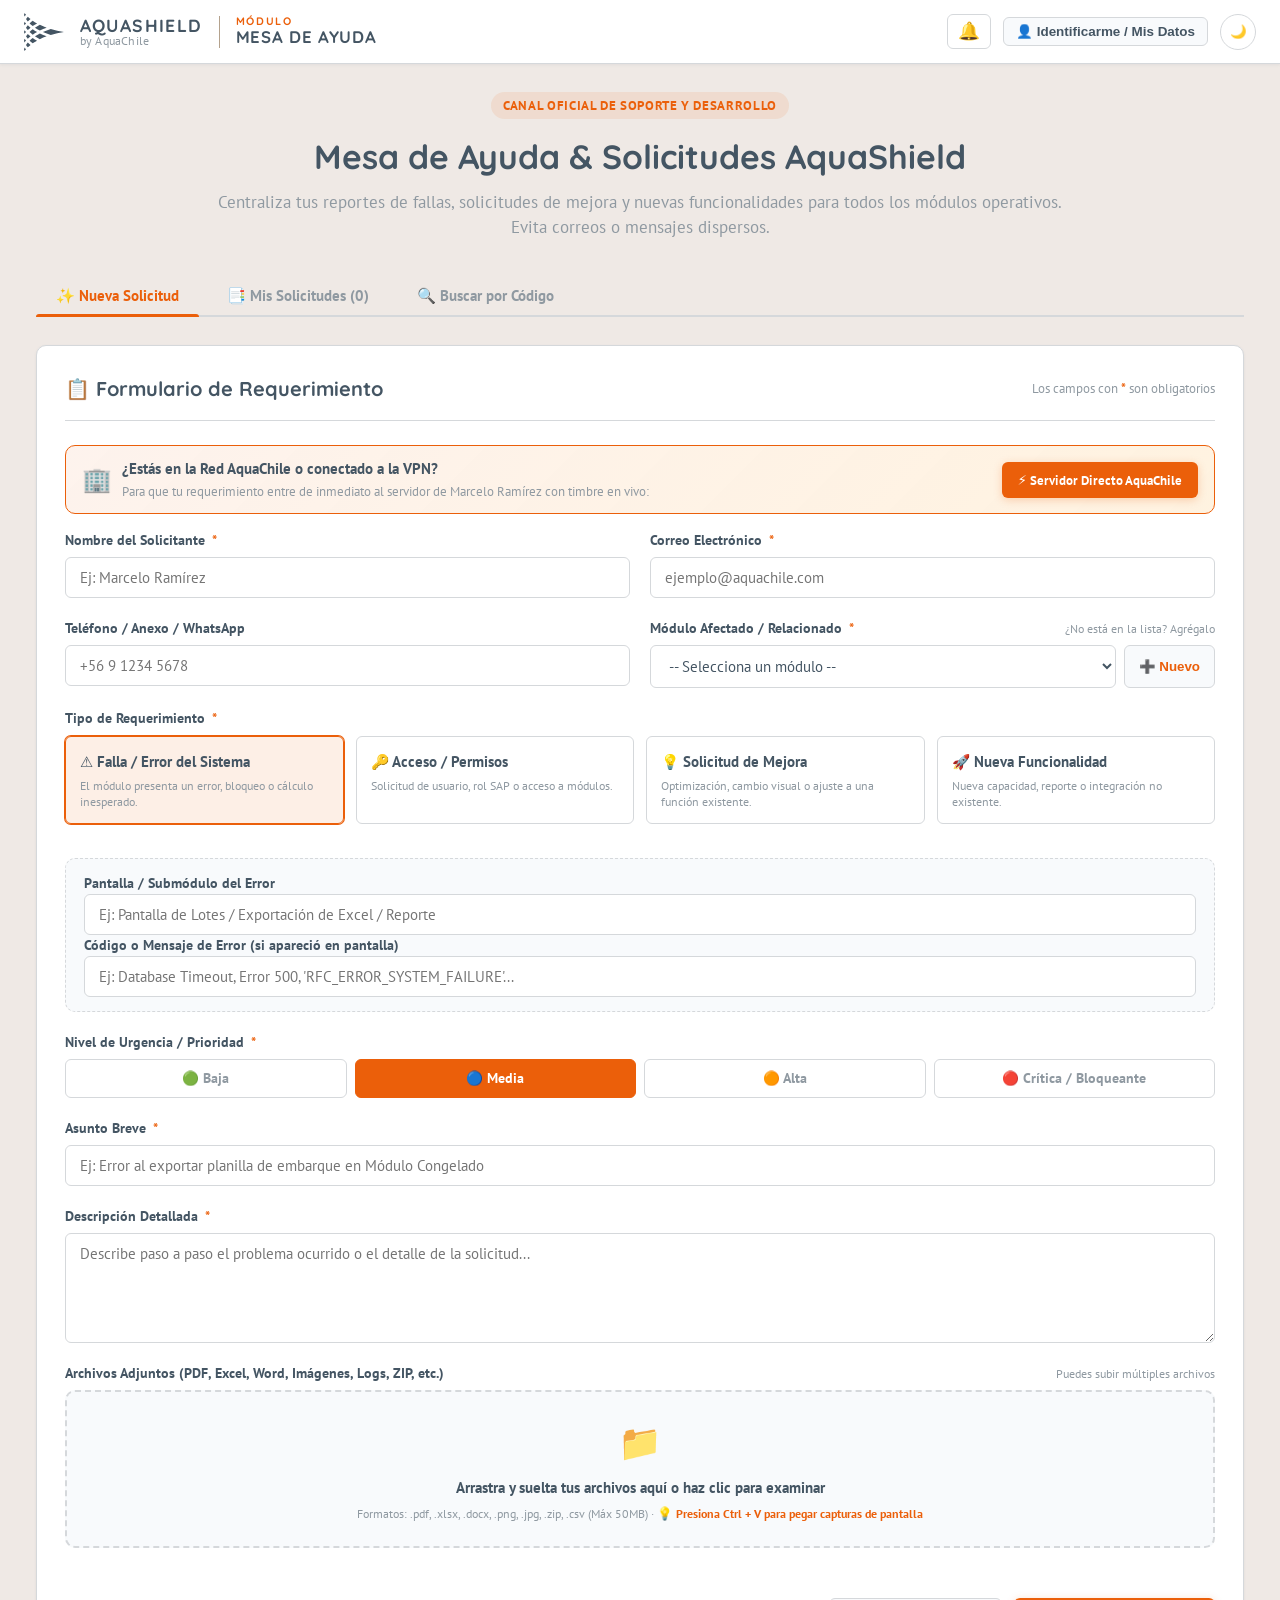
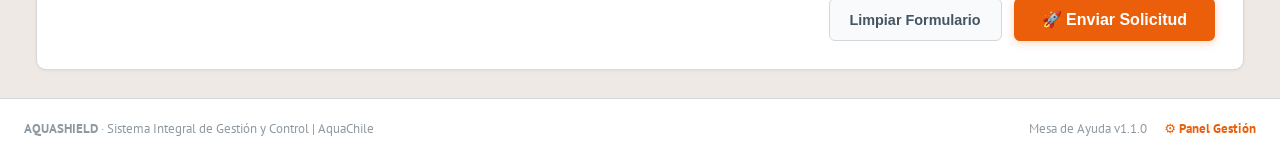
==== index.html @ 1b51d6c0 "feat: Add full attachment upload support to existing tickets and resend form with Word/Excel support" ====
<!DOCTYPE html>
<html lang="es" data-theme="light">
<head>
  <meta charset="UTF-8">
  <meta name="viewport" content="width=device-width, initial-scale=1.0">
  <title>Mesa de Ayuda · AquaShield | AquaChile</title>
  <link rel="icon" type="image/x-icon" href="static/favicon.ico">
  
  <!-- PWA Manifest y Meta Tags Móviles -->
  <link rel="manifest" href="static/manifest.json">
  <meta name="theme-color" content="#445563">
  <meta name="apple-mobile-web-app-capable" content="yes">
  <meta name="apple-mobile-web-app-status-bar-style" content="black-translucent">
  <meta name="apple-mobile-web-app-title" content="AquaShield">
  
  <!-- Fuentes oficiales AquaChile / AquaShield -->
  <link rel="preconnect" href="https://fonts.googleapis.com">
  <link rel="preconnect" href="https://fonts.gstatic.com" crossorigin>
  <link href="https://fonts.googleapis.com/css2?family=PT+Sans:ital,wght@0,400;0,700;1,400;1,700&family=Quicksand:wght@500;600;700&display=swap" rel="stylesheet">
  
  <link rel="stylesheet" href="static/css/style.css">
</head>
<body>

  <!-- CABECERA OFICIAL AQUASHIELD (64px) -->
  <header class="aq-header">
    <a href="/" class="aq-header-left">
      <!-- Isotipo oficial AquaChile SVG -->
      <img src="static/img/isotipo.svg" alt="AquaChile" class="aq-logo-svg">
      <div class="aq-brand-platform">
        <span class="aq-brand-title">AQUASHIELD</span>
        <span class="aq-brand-sub">by AquaChile</span>
      </div>
      <div class="aq-header-divider"></div>
      <div class="aq-module-tag">
        <span class="aq-module-label">MÓDULO</span>
        <span class="aq-module-name">MESA DE AYUDA</span>
      </div>
    </a>

    <div class="aq-header-right">
      <!-- Campanita de Notificaciones -->
      <div class="notif-bell-container" id="notifBellContainer">
        <button type="button" class="btn-icon-bell" id="btnToggleNotifMenu" title="Notificaciones de Mensajes">
          <span>🔔</span>
          <span class="notif-badge" id="notifBadgeCount" style="display: none;">0</span>
        </button>
        <div class="notif-dropdown" id="notifDropdownMenu">
          <div class="notif-dropdown-header">
            <div style="display: flex; align-items: center; gap: 6px;">
              <span>🔔 Historial de Alertas</span>
              <span id="notifUnreadLabel" style="font-size: 0.75rem; color: var(--color-accent); font-weight: 700;">0 nuevos</span>
            </div>
            <button type="button" class="btn-notif-clear-all" id="btnNotifClearAll" title="Limpiar todas las notificaciones de la campanita">🗑️ Limpiar</button>
          </div>
          <div class="notif-list" id="notifItemsList">
            <div style="padding: 20px; text-align: center; color: var(--text-secondary); font-size: 0.82rem;">No tienes alertas en la campanita</div>
          </div>
        </div>
      </div>
      
      <!-- PERFIL DE USUARIO / BOTÓN INICIAR SESIÓN -->
      <div id="userHeaderArea">
        <button type="button" id="btnOpenAuthModal" class="btn-secondary" style="padding: 6px 12px; font-size: 0.84rem;">
          <span>👤 Iniciar Sesión / Registrarme</span>
        </button>
      </div>

      <a href="admin.html" class="aq-nav-link" id="adminNavLink" style="display: none;">
        <span>⚙️ Panel Gestión</span>
      </a>
      <button id="themeToggleBtn" class="theme-toggle-btn" title="Alternar Modo Oscuro/Claro">
        🌙
      </button>
    </div>
  </header>

  <!-- CONTENIDO PRINCIPAL -->
  <main class="aq-container">
    
    <div class="aq-hero">
      <div class="aq-hero-badge">Canal Oficial de Soporte y Desarrollo</div>
      <h1 class="aq-hero-title">Mesa de Ayuda & Solicitudes AquaShield</h1>
      <p class="aq-hero-subtitle">
        Centraliza tus reportes de fallas, solicitudes de mejora y nuevas funcionalidades para todos los módulos operativos. Evita correos o mensajes dispersos.
      </p>
    </div>

    <!-- TABS DE NAVEGACIÓN -->
    <div class="aq-tabs">
      <button class="aq-tab-btn active" data-tab="tab-nuevo">
        <span>✨ Nueva Solicitud</span>
      </button>
      <button class="aq-tab-btn" data-tab="tab-mis-solicitudes" id="tabBtnMisSolicitudes">
        <span>📑 Mis Solicitudes (<span id="myTicketsBadgeCount">0</span>)</span>
      </button>
      <button class="aq-tab-btn" data-tab="tab-consultar">
        <span>🔍 Buscar por Código</span>
      </button>
    </div>

    <!-- TAB 1: FORMULARIO DE INGRESO -->
    <div id="tab-nuevo" class="tab-content active">
      <div class="aq-card">
        <div class="aq-card-header">
          <h2 class="aq-card-title">
            <span>📋 Formulario de Requerimiento</span>
          </h2>
          <span style="font-size: 0.82rem; color: var(--text-secondary);">
            Los campos con <strong style="color: var(--color-accent);">*</strong> son obligatorios
          </span>
        </div>

        <!-- Banner Inteligente de Enrutamiento de Red -->
        <div id="networkStatusBanner" style="margin-bottom: 16px;"></div>

        <!-- Banner de Sesión Activa -->
        <div id="authAutofillBanner" class="user-status-banner" style="display: none;">
          <div>
            <span>✅ Sesión guardada como: <strong id="bannerUserName">...</strong> (<span id="bannerUserEmail">...</span>)</span>
            <div style="font-size: 0.76rem; color: var(--text-secondary); margin-top: 2px;">Tus datos se autocompletaron automáticamente. No necesitas escribirlos cada vez.</div>
          </div>
          <button type="button" id="btnChangeAccount" style="background: none; border: none; color: var(--color-accent); font-weight: 700; cursor: pointer; font-size: 0.82rem;">Cambiar Cuenta</button>
        </div>

        <form id="ticketForm" enctype="multipart/form-data">
          
          <div class="form-grid">
            
            <!-- Nombre Solicitante -->
            <div class="form-group">
              <label class="form-label" for="requester_name">
                <span>Nombre del Solicitante <span class="required">*</span></span>
              </label>
              <input type="text" id="requester_name" name="requester_name" class="form-control" placeholder="Ej: Marcelo Ramírez" required>
            </div>

            <!-- Email Corporativo -->
            <div class="form-group">
              <label class="form-label" for="requester_email">
                <span>Correo Electrónico <span class="required">*</span></span>
              </label>
              <input type="email" id="requester_email" name="requester_email" class="form-control" placeholder="ejemplo@aquachile.com" required>
            </div>

            <!-- Teléfono / WhatsApp (Opcional) -->
            <div class="form-group">
              <label class="form-label" for="requester_phone">
                <span>Teléfono / Anexo / WhatsApp</span>
              </label>
              <input type="text" id="requester_phone" name="requester_phone" class="form-control" placeholder="+56 9 1234 5678">
            </div>

            <!-- Selector de Módulo + Botón Agregar Módulo -->
            <div class="form-group">
              <label class="form-label" for="module_select">
                <span>Módulo Afectado / Relacionado <span class="required">*</span></span>
                <span style="font-size: 0.75rem; color: var(--text-secondary); font-weight: normal;">¿No está en la lista? Agrégalo</span>
              </label>
              <div class="select-with-add">
                <select id="module_select" name="module_id" class="form-control" required>
                  <option value="">-- Selecciona un módulo --</option>
                  <option value="1">Módulo Congelado</option>
                  <option value="2">Módulo Fresco</option>
                  <option value="3">Módulo Proformas</option>
                  <option value="4">Módulo Seguros</option>
                  <option value="5">Módulo ExportDesk</option>
                  <option value="7">Agente Correos</option>
                  <option value="8">Módulo Termógrafo</option>
                  <option value="9">Módulo Validador HC</option>
                  <option value="10">Módulo Invoice Converter</option>
                  <option value="11">Módulo ISF</option>
                  <option value="13">Módulo Carga Neppex</option>
                  <option value="14">Módulo LabelInspect</option>
                  <option value="18">Otro / General</option>
                </select>
                <button type="button" id="btnOpenNewModuleModal" class="btn-add-module" title="Crear nuevo módulo">
                  <span>➕ Nuevo</span>
                </button>
              </div>
            </div>

            <!-- Tipo de Solicitud (Radio Cards) -->
            <div class="form-group full-width">
              <label class="form-label">
                <span>Tipo de Requerimiento <span class="required">*</span></span>
              </label>
              <div class="radio-cards-grid" style="grid-template-columns: repeat(auto-fit, minmax(200px, 1fr));">
                <label class="radio-card">
                  <input type="radio" name="type" value="problema" checked>
                  <div class="radio-card-content">
                    <span class="radio-card-title">⚠️ Falla / Error del Sistema</span>
                    <span class="radio-card-desc">El módulo presenta un error, bloqueo o cálculo inesperado.</span>
                  </div>
                </label>

                <label class="radio-card">
                  <input type="radio" name="type" value="solicitud_acceso">
                  <div class="radio-card-content">
                    <span class="radio-card-title">🔑 Acceso / Permisos</span>
                    <span class="radio-card-desc">Solicitud de usuario, rol SAP o acceso a módulos.</span>
                  </div>
                </label>

                <label class="radio-card">
                  <input type="radio" name="type" value="mejora">
                  <div class="radio-card-content">
                    <span class="radio-card-title">💡 Solicitud de Mejora</span>
                    <span class="radio-card-desc">Optimización, cambio visual o ajuste a una función existente.</span>
                  </div>
                </label>

                <label class="radio-card">
                  <input type="radio" name="type" value="consulta">
                  <div class="radio-card-content">
                    <span class="radio-card-title">🚀 Nueva Funcionalidad</span>
                    <span class="radio-card-desc">Nueva capacidad, reporte o integración no existente.</span>
                  </div>
                </label>
              </div>
            </div>

            <!-- CONTENEDOR DE CAMPOS DINÁMICOS POR TIPO -->
            <div id="dynamicFieldsContainer" class="form-group full-width dynamic-fields-container" style="display: none;">
              <!-- Se inyecta dinámicamente según el tipo seleccionado -->
            </div>

            <!-- Nivel de Urgencia / Prioridad -->
            <div class="form-group full-width">
              <label class="form-label">
                <span>Nivel de Urgencia / Prioridad <span class="required">*</span></span>
              </label>
              <div class="priority-selector">
                <label class="priority-option">
                  <input type="radio" name="priority" value="baja" id="prio_baja">
                  <span class="priority-label">🟢 Baja</span>
                </label>
                <label class="priority-option">
                  <input type="radio" name="priority" value="media" id="prio_media" checked>
                  <span class="priority-label">🔵 Media</span>
                </label>
                <label class="priority-option">
                  <input type="radio" name="priority" value="alta" id="prio_alta">
                  <span class="priority-label">🟠 Alta</span>
                </label>
                <label class="priority-option">
                  <input type="radio" name="priority" value="critica" id="prio_critica">
                  <span class="priority-label">🔴 Crítica / Bloqueante</span>
                </label>
              </div>
            </div>

            <!-- Título / Asunto Breve -->
            <div class="form-group full-width">
              <label class="form-label" for="title">
                <span>Asunto Breve <span class="required">*</span></span>
              </label>
              <input type="text" id="title" name="title" class="form-control" placeholder="Ej: Error al exportar planilla de embarque en Módulo Congelado" required autocomplete="off">
              
              <!-- 🤖 BANNER DE TRIAGE & AUTO-DIAGNÓSTICO INTELIGENTE -->
              <div id="smartSuggestionsBox" class="triage-banner" style="display: none;">
                <div class="triage-banner-icon">🤖</div>
                <div class="triage-banner-body">
                  <div class="triage-banner-title">Diagnóstico Inteligente AquaShield</div>
                  <div id="smartSuggestionText" class="triage-banner-text"></div>
                  <div id="triageActionsArea" class="triage-banner-actions"></div>
                </div>
                <button type="button" id="btnCloseSuggestion" style="background: none; border: none; font-size: 1.2rem; cursor: pointer; color: var(--text-secondary); line-height: 1;" title="Cerrar">&times;</button>
              </div>
            </div>

            <!-- Descripción Detallada -->
            <div class="form-group full-width">
              <label class="form-label" for="description">
                <span>Descripción Detallada <span class="required">*</span></span>
              </label>
              <textarea id="description" name="description" class="form-control" placeholder="Describe paso a paso el problema ocurrido o el detalle de la solicitud..." required></textarea>
            </div>

            <!-- Zona de Adjuntos (Drag & Drop + Selector de Archivos) -->
            <div class="form-group full-width">
              <label class="form-label">
                <span>Archivos Adjuntos (PDF, Excel, Word, Imágenes, Logs, ZIP, etc.)</span>
                <span style="font-size: 0.75rem; color: var(--text-secondary); font-weight: normal;">Puedes subir múltiples archivos</span>
              </label>
              
              <div id="dropzone" class="dropzone-container">
                <div class="dropzone-icon">📁</div>
                <div class="dropzone-text">Arrastra y suelta tus archivos aquí o haz clic para examinar</div>
                <div class="dropzone-hint">
                  Formatos: .pdf, .xlsx, .docx, .png, .jpg, .zip, .csv (Máx 50MB) · 
                  <span style="color: var(--color-accent); font-weight: 700;">💡 Presiona Ctrl + V para pegar capturas de pantalla</span>
                </div>
                <input type="file" id="fileInput" name="files[]" multiple style="display: none;">
              </div>

              <!-- Lista de Archivos Seleccionados para Enviar -->
              <div id="attachmentsPreview" class="attachments-preview-list"></div>
            </div>

          </div>

          <div style="margin-top: 30px; display: flex; justify-content: flex-end; gap: 12px;">
            <button type="reset" id="btnResetForm" class="btn-secondary">Limpiar Formulario</button>
            <button type="submit" id="btnSubmitTicket" class="btn-primary">
              <span>🚀 Enviar Solicitud</span>
            </button>
          </div>

        </form>
      </div>
    </div>

    <!-- TAB 2: MIS SOLICITUDES (USUARIO LOGUEADO) -->
    <div id="tab-mis-solicitudes" class="tab-content">
      <div class="aq-card">
        <div class="aq-card-header">
          <h2 class="aq-card-title">
            <span>📑 Historial de Mis Solicitudes</span>
          </h2>
          <button type="button" id="btnRefreshMyTickets" class="btn-secondary" style="padding: 6px 12px; font-size: 0.84rem;">
            🔄 Actualizar
          </button>
        </div>

        <div id="myTicketsListContainer">
          <!-- Renderizado dinámico -->
        </div>
      </div>
    </div>

    <!-- TAB 3: CONSULTA POR CÓDIGO -->
    <div id="tab-consultar" class="tab-content">
      <div class="aq-card">
        <div class="aq-card-header">
          <h2 class="aq-card-title">
            <span>🔎 Consultar Estado de Requerimiento</span>
          </h2>
        </div>

        <div style="max-width: 600px; margin: 0 auto 30px auto;">
          <div class="form-group">
            <label class="form-label" for="trackCodeInput">Ingresa el Código de Ticket (ej: TKT-2026-0001)</label>
            <div style="display: flex; gap: 8px;">
              <input type="text" id="trackCodeInput" class="form-control" placeholder="TKT-2026-0001">
              <button type="button" id="btnTrackTicket" class="btn-primary">Buscar</button>
            </div>
          </div>
        </div>

        <div id="trackResultContainer" style="display: none;"></div>
      </div>
    </div>

  </main>

  <!-- MODAL: IDENTIFICACIÓN POR NOMBRE Y PIN DE SEGURIDAD -->
  <div id="modalAuth" class="aq-modal-overlay">
    <div class="aq-modal" style="max-width: 500px;">
      <div class="aq-modal-header">
        <div style="display: flex; align-items: center; gap: 8px;">
          <span style="font-size: 1.25rem;">👥</span>
          <h3 class="aq-card-title" style="font-size: 1.1rem; margin: 0;">Identificación · Comercio Exterior AquaChile</h3>
        </div>
        <button type="button" class="btn-close-modal" id="btnCloseAuthModal">&times;</button>
      </div>

      <div class="aq-modal-body">
        
        <!-- Tabs Modal -->
        <div style="display: flex; gap: 8px; margin-bottom: 18px; border-bottom: 1px solid var(--border-color); padding-bottom: 8px;">
          <button type="button" id="authTabTeam" class="aq-tab-btn active" style="padding: 6px 14px; font-size: 0.88rem;">👤 Miembro del Equipo</button>
          <button type="button" id="authTabRegister" class="aq-tab-btn" style="padding: 6px 14px; font-size: 0.88rem;">✨ Soy de Otra Área</button>
        </div>

        <!-- FORMULARIO EQUIPO POR NOMBRE + PIN -->
        <form id="formTeamAuth">
          <!-- Paso 1: Búsqueda o Selección por Nombre -->
          <div class="form-group" style="margin-bottom: 12px;">
            <label class="form-label" for="userNameSearchInput">
              <span>🔍 Escribe tu Nombre o Selecciona de la Lista <span class="required">*</span></span>
            </label>
            <input type="text" id="userNameSearchInput" class="form-control" placeholder="Escribe tu nombre (ej: Cristina, Soraya, Víctor, Marcelo)..." autocomplete="off" style="font-size: 0.95rem; padding: 10px 14px;">
          </div>

          <div class="form-group" style="margin-bottom: 14px;">
            <select id="userSelectPicker" class="form-control" style="font-size: 0.88rem; font-weight: 600; padding: 8px 12px; cursor: pointer;">
              <option value="">-- O elige directamente de la lista completa --</option>
            </select>
          </div>

          <!-- Tarjeta de Confirmación de Perfil -->
          <div id="selectedUserCard" style="display: none; background: var(--color-accent-soft); border: 1.5px solid var(--color-accent); border-radius: var(--radius-md); padding: 14px; margin-bottom: 16px;">
            <div style="display: flex; align-items: center; justify-content: space-between; margin-bottom: 6px;">
              <strong id="cardUserName" style="color: var(--text-primary); font-size: 1rem;">Nombre Completo</strong>
              <span id="cardUserRole" class="aq-badge" style="background: var(--color-accent); color: #fff; font-size: 0.72rem;">COMEX</span>
            </div>
            <div style="font-size: 0.84rem; color: var(--text-secondary); margin-bottom: 2px;">
              🏢 Cargo: <strong id="cardUserDept" style="color: var(--text-primary);">Analista Comercio Exterior</strong>
            </div>
            <div style="font-size: 0.84rem; color: var(--text-secondary);">
              📧 Correo: <strong id="cardUserEmail" style="color: var(--text-primary);">correo@aquachile.com</strong>
            </div>
          </div>

          <!-- Paso 2: PIN de Seguridad Personal -->
          <div id="pinContainer" style="display: none; background: var(--bg-card-secondary); border: 1px solid var(--border-color); border-radius: var(--radius-md); padding: 14px; margin-bottom: 16px;">
            <label class="form-label" for="userPinInput" style="margin-bottom: 6px;">
              <span>🔒 PIN Personal de Seguridad (4 dígitos) <span class="required">*</span></span>
            </label>
            <div style="display: flex; gap: 10px; align-items: center;">
              <input type="password" id="userPinInput" maxlength="4" placeholder="••••" pattern="[0-9]{4}" inputmode="numeric" class="form-control" style="font-size: 1.4rem; letter-spacing: 8px; text-align: center; max-width: 140px; font-weight: 700;" autocomplete="off" required>
              <div style="flex: 1; font-size: 0.78rem; color: var(--text-secondary); line-height: 1.3;" id="pinHintText">
                🛡️ Tu PIN inicial por defecto es <strong>2026</strong>.
              </div>
            </div>
            
            <!-- Opción para cambiar PIN si lo desean -->
            <div style="margin-top: 10px; font-size: 0.78rem;">
              <a href="javascript:void(0)" id="toggleChangePinLink" style="color: var(--color-accent); text-decoration: none; font-weight: 600;">⚙️ ¿Quieres cambiar tu PIN a uno propio?</a>
              <div id="changePinSubbox" style="display: none; margin-top: 8px; padding-top: 8px; border-top: 1px dashed var(--border-color);">
                <label style="font-size: 0.76rem; color: var(--text-secondary);">Ingresa tu nuevo PIN de 4 dígitos:</label>
                <input type="password" id="userNewPinInput" maxlength="4" placeholder="Nuevo PIN" class="form-control" style="font-size: 0.9rem; letter-spacing: 4px; text-align: center; max-width: 140px; margin-top: 4px;">
              </div>
            </div>
          </div>

          <div style="margin-bottom: 16px;">
            <label style="display: flex; align-items: center; gap: 8px; font-size: 0.84rem; cursor: pointer; color: var(--text-secondary);">
              <input type="checkbox" id="rememberMeCheckbox" checked>
              <span>Recordar en este computador (No volver a pedir PIN aquí)</span>
            </label>
          </div>

          <button type="submit" class="btn-primary" style="width: 100%;" id="btnTeamAuthSubmit" disabled>
            Entrar y Autocompletar Formulario 🚀
          </button>
        </form>

        <!-- FORMULARIO REGISTRO PARA OTRAS ÁREAS -->
        <form id="formRegister" style="display: none;">
          <div class="form-group" style="margin-bottom: 12px;">
            <label class="form-label" for="regName">Nombre Completo <span class="required">*</span></label>
            <input type="text" id="regName" class="form-control" placeholder="Ej: Juan Pérez" required>
          </div>
          <div class="form-group" style="margin-bottom: 12px;">
            <label class="form-label" for="regEmail">Correo Corporativo <span class="required">*</span></label>
            <input type="email" id="regEmail" class="form-control" placeholder="juan.perez@aquachile.com" required>
          </div>
          <div class="form-group" style="margin-bottom: 12px;">
            <label class="form-label" for="regDept">Departamento / Área <span class="required">*</span></label>
            <input type="text" id="regDept" class="form-control" placeholder="Ej: Logística / Planta Quellón" required>
          </div>
          <div class="form-group" style="margin-bottom: 12px;">
            <label class="form-label" for="regPhone">Teléfono / WhatsApp</label>
            <input type="text" id="regPhone" class="form-control" placeholder="+56 9 1234 5678">
          </div>
          <div class="form-group" style="margin-bottom: 16px;">
            <label class="form-label" for="regPin">Crea un PIN de 4 dígitos <span class="required">*</span></label>
            <input type="password" id="regPin" maxlength="4" placeholder="Ej: 1234" class="form-control" style="letter-spacing: 4px; max-width: 140px;" required>
          </div>
          <button type="submit" class="btn-primary" style="width: 100%;" id="btnRegisterSubmit">
            Guardar mis Datos y Continuar ✨
          </button>
        </form>

      </div>
    </div>
  </div>

  <!-- MODAL: CREAR NUEVO MÓDULO DINÁMICO -->
  <div id="modalNewModule" class="aq-modal-overlay">
    <div class="aq-modal" style="max-width: 500px;">
      <div class="aq-modal-header">
        <h3 class="aq-card-title" style="font-size: 1.1rem;">➕ Registrar Nuevo Módulo</h3>
        <button type="button" class="btn-close-modal" id="btnCloseModuleModal">&times;</button>
      </div>
      <div class="aq-modal-body">
        <form id="formNewModule">
          <div class="form-group" style="margin-bottom: 16px;">
            <label class="form-label" for="new_module_name">
              <span>Nombre del Módulo o Sistema <span class="required">*</span></span>
            </label>
            <input type="text" id="new_module_name" class="form-control" placeholder="Ej: Módulo Embarques Aéreos" required>
          </div>
          <div class="form-group">
            <label class="form-label" for="new_module_desc">Descripción breve</label>
            <textarea id="new_module_desc" class="form-control" style="min-height: 80px;" placeholder="Finalidad y funciones del módulo..."></textarea>
          </div>
        </form>
      </div>
      <div class="aq-modal-footer">
        <button type="button" class="btn-secondary" id="btnCancelModuleModal">Cancelar</button>
        <button type="button" class="btn-primary" id="btnSaveNewModule">Guardar Módulo</button>
      </div>
    </div>
  </div>

  <!-- MODAL: DETALLE DE TICKET CON CHAT Y CALIFICACIÓN CSAT (USUARIO) -->
  <div id="modalUserTicketDetail" class="aq-modal-overlay">
    <div class="aq-modal modal-large">
      <div class="aq-modal-header">
        <div style="display: flex; align-items: center; gap: 12px; flex-wrap: wrap;">
          <span id="userModalCode" style="font-family: 'Quicksand', sans-serif; font-size: 1.25rem; font-weight: 700; color: var(--color-accent);">TKT-2026-0001</span>
          <span id="userModalModule" class="aq-module-badge">Módulo</span>
          <span id="userModalStatus" class="aq-badge">Estado</span>
          <button type="button" id="btnUserModalResend" class="btn-primary" style="display: none; padding: 4px 12px; font-size: 0.8rem; background: #2E7D32; border-color: #2E7D32;" title="Reenviar este requerimiento al Servidor Central">🚀 Reenviar a Marcelo</button>
        </div>
        <button type="button" class="btn-close-modal" id="btnCloseUserTicketDetail">&times;</button>
      </div>

      <div class="aq-modal-body">
        
        <!-- Datos Principales -->
        <div style="margin-bottom: 20px;">
          <h3 id="userModalTitle" style="font-size: 1.15rem; font-weight: 700; margin-bottom: 8px; color: var(--text-primary);">Asunto del Ticket</h3>
          <div style="display: flex; gap: 16px; font-size: 0.82rem; color: var(--text-secondary); margin-bottom: 12px; flex-wrap: wrap;">
            <span>📅 Fecha: <strong id="userModalDate" style="color: var(--text-primary);">-</strong></span>
            <span>⚡ Tipo: <strong id="userModalType" style="color: var(--text-primary);">-</strong></span>
            <span>🎯 Prioridad: <strong id="userModalPriority" style="color: var(--text-primary);">-</strong></span>
          </div>
          <div style="background-color: var(--bg-card-secondary); border: 1px solid var(--border-color); border-radius: var(--radius-sm); padding: 14px; font-size: 0.9rem; line-height: 1.5; color: var(--text-primary); white-space: pre-wrap;" id="userModalDescription">
            Descripción...
          </div>
        </div>

        <!-- Archivos Adjuntos -->
        <div id="userModalAttachmentsContainer" style="margin-bottom: 20px;">
          <div style="display: flex; justify-content: space-between; align-items: center; margin-bottom: 8px;">
            <h4 style="font-size: 0.9rem; font-weight: 700; color: var(--text-primary); margin: 0;">📎 Archivos Adjuntos</h4>
            <div>
              <input type="file" id="userAddAttachmentInput" multiple style="display: none;">
              <button type="button" id="btnUserAddAttachment" class="btn-secondary" style="padding: 3px 10px; font-size: 0.78rem;">+ Adjuntar Archivo</button>
            </div>
          </div>
          <div id="userModalAttachmentsList" style="display: flex; flex-wrap: wrap; gap: 8px;"></div>
        </div>

        <!-- Solución / Respuesta del Administrador -->
        <div id="userModalResolutionArea" style="display: none; background-color: var(--status-resuelto-bg); border: 1px solid var(--status-resuelto); border-radius: var(--radius-sm); padding: 16px; margin-bottom: 20px;">
          <div style="font-weight: 700; font-size: 0.92rem; color: var(--status-resuelto); margin-bottom: 6px;">
            ✅ Respuesta y Solución del Soporte Técnico:
          </div>
          <div id="userModalResolutionText" style="font-size: 0.9rem; color: var(--text-primary); line-height: 1.5; white-space: pre-wrap;"></div>
        </div>

        <!-- ⭐ WIDGET DE CALIFICACIÓN CSAT (1-5 ESTRELLAS) -->
        <div id="userModalCsatWidget" style="display: none; background-color: var(--color-accent-soft); border: 1px dashed var(--color-accent); border-radius: var(--radius-md); padding: 16px 20px; margin-bottom: 24px; text-align: center;">
          <h4 style="font-size: 1rem; font-weight: 700; color: var(--text-primary); margin-bottom: 6px;">⭐ ¿Cómo calificarías la atención recibida?</h4>
          <p style="font-size: 0.82rem; color: var(--text-secondary); margin-bottom: 12px;">Tu opinión nos ayuda a mejorar continuamente el soporte de AquaShield.</p>
          
          <div class="star-rating-container" id="csatStarSelector" style="display: inline-flex; gap: 8px; font-size: 1.8rem; cursor: pointer; margin-bottom: 12px;">
            <span class="star-btn" data-value="1" title="1 estrella - Muy Insatisfecho">★</span>
            <span class="star-btn" data-value="2" title="2 estrellas - Insatisfecho">★</span>
            <span class="star-btn" data-value="3" title="3 estrellas - Regular">★</span>
            <span class="star-btn" data-value="4" title="4 estrellas - Bueno">★</span>
            <span class="star-btn active" data-value="5" title="5 estrellas - ¡Excelente!">★</span>
          </div>

          <div style="max-width: 500px; margin: 0 auto 10px auto;">
            <input type="text" id="csatFeedbackInput" class="form-control" placeholder="Comentario opcional sobre la atención..." style="font-size: 0.85rem;">
          </div>

          <div id="csatRatedConfirmation" style="display: none; font-size: 0.88rem; font-weight: 700; color: var(--color-accent); margin-top: 8px;">
            ¡Muchas gracias! Tu calificación ha sido registrada.
          </div>

          <button type="button" class="btn-primary" id="btnSubmitCsatRating" style="margin-top: 8px; padding: 6px 18px; font-size: 0.85rem;">
            Enviar Calificación
          </button>
        </div>

        <!-- 💬 HILO DE CONVERSACIÓN / CHAT BIDIRECCIONAL -->
        <div style="border-top: 1px solid var(--border-color); padding-top: 20px;">
          <h4 style="font-size: 0.95rem; font-weight: 700; margin-bottom: 12px; color: var(--text-primary); display: flex; align-items: center; gap: 8px;">
            <span>💬 Mensajes y Preguntas sobre este Ticket</span>
            <span id="userChatCountBadge" style="background-color: var(--bg-card-secondary); border: 1px solid var(--border-color); border-radius: 12px; padding: 2px 8px; font-size: 0.75rem; font-weight: normal;">0</span>
          </h4>

          <!-- Feed de mensajes -->
          <div id="userChatFeed" style="max-height: 240px; overflow-y: auto; background-color: var(--bg-card-secondary); border: 1px solid var(--border-color); border-radius: var(--radius-sm); padding: 14px; margin-bottom: 12px; display: flex; flex-direction: column; gap: 10px;">
            <div style="text-align: center; color: var(--text-secondary); font-size: 0.85rem;">No hay mensajes adicionales en este ticket.</div>
          </div>

          <!-- Preview de Imagen Pegada (Ctrl + V) -->
          <div id="userChatPastedPreview" class="chat-pasted-preview-bar" style="display: none;">
            <div class="chat-pasted-preview-info">
              <img id="userChatPastedThumb" class="chat-pasted-preview-thumb" src="[data-uri]" alt="Captura pegada">
              <span style="font-size: 0.78rem; font-weight: 700; color: var(--color-accent);">📷 Captura de pantalla lista para enviar</span>
            </div>
            <button type="button" id="btnUserDiscardPasted" class="chat-pasted-remove-btn" title="Quitar imagen">&times;</button>
          </div>

          <!-- Caja para escribir mensaje -->
          <div style="position: relative; display: flex; gap: 8px; align-items: flex-end;">
            <button type="button" id="btnUserStickerTrigger" class="btn-chat-sticker-trigger" style="height: 38px; align-self: center;" title="Insertar Sticker o Emoji">😊</button>
            <textarea id="userChatMessageInput" class="form-control" rows="2" placeholder="Escribe un mensaje o pega una captura con Ctrl+V..." style="resize: none; flex: 1;" autocomplete="off"></textarea>
            <button type="button" id="btnSendUserComment" class="btn-primary" style="height: 38px; align-self: center; padding: 0 16px; white-space: nowrap;">
              <span>Enviar 💬</span>
            </button>

            <!-- Popover de Stickers / Emojis -->
            <div id="userStickerPopover" class="chat-sticker-popover"></div>
          </div>
        </div>

      </div>

      <div class="aq-modal-footer">
        <button type="button" class="btn-secondary" id="btnCloseUserTicketDetailFooter">Cerrar</button>
      </div>
    </div>
  </div>

  <!-- MODAL: CONFIRMACIÓN EXITOSA DE TICKET -->
  <div id="modalSuccessTicket" class="aq-modal-overlay">
    <div class="aq-modal" style="max-width: 550px; text-align: center;">
      <div class="aq-modal-body" style="padding: 32px 24px;">
        <div id="successModalIcon" style="font-size: 3.2rem; margin-bottom: 8px;">✅</div>
        <h3 class="aq-hero-title" id="successModalTitle" style="font-size: 1.4rem; margin-bottom: 6px;">¡Solicitud Ingresada con Éxito!</h3>
        <p id="successModalDesc" style="color: var(--text-secondary); margin-bottom: 18px; font-size: 0.9rem;">
          Tu requerimiento ha sido registrado en la Mesa de Ayuda de AquaShield.
        </p>
        
        <div style="background-color: var(--color-accent-soft); border: 1.5px dashed var(--color-accent); border-radius: var(--radius-md); padding: 14px; margin-bottom: 20px;">
          <div id="successTicketLabel" style="font-size: 0.78rem; font-weight: 700; color: var(--color-accent); text-transform: uppercase;">Código de Seguimiento</div>
          <div id="successTicketCode" style="font-family: 'Quicksand', sans-serif; font-size: 1.8rem; font-weight: 700; color: var(--text-primary); margin: 4px 0;">TKT-2026-0001</div>
          <div id="successTicketSubnote" style="font-size: 0.8rem; color: var(--text-secondary);">Puedes revisar su estado en la pestaña "Mis Solicitudes"</div>
        </div>

        <!-- Acciones Multicanal Inmediatas (Visibles en modo contingencia/GitHub Pages) -->
        <div id="successOfflineActions" style="display: none; flex-direction: column; gap: 10px; margin-bottom: 20px;">
          <a id="btnSuccessMailto" href="#" class="btn-primary" style="padding: 10px 16px; text-decoration: none; font-size: 0.88rem; display: flex; align-items: center; justify-content: center; gap: 8px;">
            <span>✉️ Notificar a Marcelo Ramírez por Correo (Outlook)</span>
          </a>
          <button type="button" id="btnSuccessTeams" class="btn-secondary" style="padding: 9px 16px; font-size: 0.85rem; display: flex; align-items: center; justify-content: center; gap: 8px;">
            <span>📋 Copiar Resumen para Microsoft Teams</span>
          </button>
          <a id="btnSuccessDirectServer" href="http://PM-COME-N255:5050" class="btn-secondary" style="padding: 8px 14px; font-size: 0.82rem; text-decoration: none; display: flex; align-items: center; justify-content: center; gap: 6px; color: var(--text-secondary);">
            <span>⚡ Abrir en Servidor Directo de Red (PM-COME-N255:5050)</span>
          </a>
        </div>

        <div style="display: flex; justify-content: center; gap: 12px;">
          <button type="button" class="btn-primary" id="btnSuccessOk" style="min-width: 140px;">Listo / Entendido</button>
        </div>
      </div>
    </div>
  </div>

  <!-- MODAL: REENVIAR TICKET AL SERVIDOR CENTRAL -->
  <div id="modalResendTicket" class="aq-modal-overlay">
    <div class="aq-modal" style="max-width: 550px;">
      <div class="aq-modal-header">
        <div style="display: flex; align-items: center; gap: 8px;">
          <span style="font-size: 1.25rem;">🚀</span>
          <h3 class="aq-card-title" style="margin: 0; font-size: 1.1rem;">Reenviar Ticket a Marcelo Ramírez</h3>
        </div>
        <button type="button" class="btn-close-modal" id="btnCloseResendModal">&times;</button>
      </div>
      <div class="aq-modal-body" style="padding: 22px 24px;">
        <div style="background-color: var(--color-accent-soft); border: 1.5px dashed var(--color-accent); border-radius: var(--radius-md); padding: 14px; margin-bottom: 18px;">
          <div id="resendModalCode" style="font-size: 0.78rem; font-weight: 700; color: var(--color-accent); text-transform: uppercase;">TKT-WAIT-XXXX</div>
          <div id="resendModalTitle" style="font-weight: 700; font-size: 1.05rem; color: var(--text-primary); margin: 4px 0;">...</div>
          <div id="resendModalSub" style="font-size: 0.8rem; color: var(--text-secondary);">...</div>
        </div>

        <p style="font-size: 0.84rem; color: var(--text-secondary); margin-bottom: 16px;">
          Selecciona el canal por el cual deseas despachar este requerimiento a Marcelo:
        </p>

        <div style="display: flex; flex-direction: column; gap: 10px;">
          <form id="resendDirectForm" action="http://PM-COME-N255:5050/api/tickets" method="POST" enctype="multipart/form-data" target="_blank" style="margin: 0; background: var(--bg-card-secondary); border: 1px solid var(--border-color); border-radius: var(--radius-md); padding: 14px;">
            <input type="hidden" name="requester_name" id="resendFormName">
            <input type="hidden" name="requester_email" id="resendFormEmail">
            <input type="hidden" name="requester_phone" id="resendFormPhone">
            <input type="hidden" name="module_name" id="resendFormModule">
            <input type="hidden" name="type" id="resendFormType">
            <input type="hidden" name="priority" id="resendFormPriority">
            <input type="hidden" name="title" id="resendFormTitle">
            <input type="hidden" name="description" id="resendFormDesc">

            <div style="margin-bottom: 12px; text-align: left;">
              <label style="display: block; font-size: 0.82rem; font-weight: 700; color: var(--text-primary); margin-bottom: 6px;">📎 Adjuntar Archivos (Word / Excel / PDF / Imágenes):</label>
              <input type="file" name="files[]" id="resendFormFiles" multiple class="form-control" style="font-size: 0.8rem; padding: 6px;">
            </div>

            <button type="submit" class="btn-primary" style="width: 100%; padding: 11px 16px; font-size: 0.88rem; background: #2E7D32; border-color: #2E7D32; display: flex; align-items: center; justify-content: center; gap: 8px;">
              <span>⚡ 1. Despachar al Servidor Central con Archivos</span>
            </button>
          </form>

          <a id="btnResendMailto" href="#" class="btn-secondary" style="width: 100%; padding: 10px 16px; font-size: 0.86rem; text-decoration: none; display: flex; align-items: center; justify-content: center; gap: 8px; border-color: var(--color-accent); color: var(--color-accent);">
            <span>✉️ 2. Enviar por Correo Outlook a Marcelo</span>
          </a>

          <button type="button" id="btnResendTeams" class="btn-secondary" style="width: 100%; padding: 10px 16px; font-size: 0.86rem; display: flex; align-items: center; justify-content: center; gap: 8px;">
            <span>📋 3. Copiar Resumen para Microsoft Teams</span>
          </button>
        </div>
      </div>
      <div class="aq-modal-footer">
        <button type="button" class="btn-secondary" id="btnCancelResendModal">Cerrar</button>
      </div>
    </div>
  </div>

  <!-- DOCK DE MULTI-CHATS FLOTANTES SIMULTÁNEOS -->
  <div id="floatingChatDock" class="floating-chat-dock"></div>

  <!-- MODAL LIGHTBOX / VISOR DE ADJUNTOS -->
  <div id="lightboxModal" class="lightbox-overlay">
    <div class="lightbox-header">
      <span class="lightbox-title" id="lightboxTitle">Vista Previa de Archivo</span>
      <div style="display: flex; align-items: center; gap: 8px;">
        <a id="lightboxDownloadBtn" href="#" download class="btn-secondary" style="padding: 4px 12px; font-size: 0.8rem; text-decoration: none; color: #fff; border-color: rgba(255,255,255,0.4); background: rgba(255,255,255,0.15);">⬇️ Descargar</a>
        <button type="button" class="lightbox-btn-close" id="btnCloseLightbox">&times;</button>
      </div>
    </div>
    <div class="lightbox-body" id="lightboxBody"></div>
  </div>

  <!-- FOOTER -->
  <footer class="aq-footer">
    <div><strong>AQUASHIELD</strong> · Sistema Integral de Gestión y Control | AquaChile</div>
    <div>
      <span>Mesa de Ayuda v1.1.0</span>
      <a href="admin.html" style="margin-left: 14px; color: var(--color-accent); text-decoration: none; font-weight: 700;">⚙️ Panel Gestión</a>
    </div>
  </footer>

  <script src="static/js/app.js"></script>
</body>
</html>
---- static/css/style.css ----
/* ==========================================================================
   AQUASHIELD · MESA DE AYUDA & SOPORTE
   Identidad visual basada en Manual de Marca AquaChile
   ========================================================================== */

:root {
  /* Tokens de color corporativo (Light Mode) */
  --bg-page: #EFE9E5;          /* Warm Gray 1 C oficial */
  --bg-header: #FFFFFF;
  --bg-card: #FFFFFF;
  --bg-card-secondary: #F8FAFC;
  --bg-input: #FFFFFF;
  --text-primary: #445563;      /* Pantone 7545 C oficial */
  --text-secondary: #8F99A1;
  --text-muted: #A0AAB2;
  --color-accent: #EB5F0A;     /* Pantone 021 C oficial (Naranja) */
  --color-accent-hover: #D05307;
  --color-accent-soft: rgba(235, 95, 10, 0.1);
  --color-separator: #B4A28D;  /* Pantone 7529 C (Arena) */
  --border-color: #D5D8DB;
  --logo-fill: #445563;
  --shadow-sm: 0 1px 3px rgba(68, 85, 99, 0.08);
  --shadow-md: 0 4px 14px rgba(68, 85, 99, 0.10);
  --shadow-lg: 0 10px 25px rgba(68, 85, 99, 0.15);
  --radius-sm: 6px;
  --radius-md: 10px;
  --radius-lg: 16px;

  /* Estados y semáforos */
  --status-abierto: #0288D1;
  --status-abierto-bg: rgba(2, 136, 209, 0.12);
  --status-proceso: #ED6C02;
  --status-proceso-bg: rgba(237, 108, 2, 0.12);
  --status-resuelto: #2E7D32;
  --status-resuelto-bg: rgba(46, 125, 50, 0.12);
  --status-descartado: #757575;
  --status-descartado-bg: rgba(117, 117, 117, 0.12);

  --priority-baja: #546E7A;
  --priority-media: #0288D1;
  --priority-alta: #ED6C02;
  --priority-critica: #D32F2F;
}

[data-theme="dark"] {
  --bg-page: #1E2D3B;          /* Corporativo oscurecido */
  --bg-header: #1E2D3B;
  --bg-card: #253646;
  --bg-card-secondary: #1A2733;
  --bg-input: #17222C;
  --text-primary: #E2E8F0;
  --text-secondary: #94A3B8;
  --text-muted: #64748B;
  --color-accent: #EB5F0A;     /* Intocable */
  --color-accent-hover: #FF701A;
  --color-accent-soft: rgba(235, 95, 10, 0.2);
  --color-separator: rgba(180, 162, 141, 0.35);
  --border-color: #334658;
  --logo-fill: #FFFFFF;
  --shadow-sm: none;
  --shadow-md: none;
  --shadow-lg: 0 10px 30px rgba(0, 0, 0, 0.3);

  --status-abierto: #38BDF8;
  --status-abierto-bg: rgba(56, 189, 248, 0.15);
  --status-proceso: #FBBF24;
  --status-proceso-bg: rgba(251, 191, 36, 0.15);
  --status-resuelto: #4ADE80;
  --status-resuelto-bg: rgba(74, 222, 128, 0.15);
  --status-descartado: #94A3B8;
  --status-descartado-bg: rgba(148, 163, 184, 0.15);

  --priority-baja: #94A3B8;
  --priority-media: #38BDF8;
  --priority-alta: #FBBF24;
  --priority-critica: #F87171;
}

/* Reset y base */
*, *::before, *::after {
  box-sizing: border-box;
  margin: 0;
  padding: 0;
}

body {
  font-family: 'PT Sans', system-ui, -apple-system, sans-serif;
  background-color: var(--bg-page);
  color: var(--text-primary);
  line-height: 1.5;
  min-height: 100vh;
  display: flex;
  flex-direction: column;
  transition: background-color 0.25s ease, color 0.25s ease;
}

/* ==========================================================================
   CABECERA COMPUESTA AQUASHIELD (64px oficial)
   ========================================================================== */
.aq-header {
  height: 64px;
  background-color: var(--bg-header);
  border-bottom: 1px solid var(--border-color);
  display: flex;
  align-items: center;
  justify-content: space-between;
  padding: 0 24px;
  position: sticky;
  top: 0;
  z-index: 1000;
  box-shadow: var(--shadow-sm);
  transition: background-color 0.25s ease, border-color 0.25s ease;
}

.aq-header-left {
  display: flex;
  align-items: center;
  gap: 16px;
  text-decoration: none;
}

.aq-logo-svg {
  height: 38px;
  width: auto;
  fill: var(--logo-fill);
  transition: fill 0.25s ease;
}

.aq-brand-platform {
  display: flex;
  flex-direction: column;
  justify-content: center;
  line-height: 1.1;
}

.aq-brand-title {
  font-family: 'Quicksand', sans-serif;
  font-weight: 700;
  font-size: 1.1rem;
  letter-spacing: 0.08em;
  color: var(--text-primary);
}

.aq-brand-sub {
  font-size: 0.72rem;
  color: var(--text-secondary);
  letter-spacing: 0.02em;
}

.aq-header-divider {
  width: 1px;
  height: 32px;
  background-color: var(--color-separator);
}

.aq-module-tag {
  display: flex;
  flex-direction: column;
  line-height: 1.1;
}

.aq-module-label {
  font-family: 'Quicksand', sans-serif;
  font-weight: 700;
  font-size: 0.68rem;
  letter-spacing: 0.15em;
  color: var(--color-accent);
  text-transform: uppercase;
}

.aq-module-name {
  font-family: 'Quicksand', sans-serif;
  font-weight: 700;
  font-size: 1.05rem;
  color: var(--text-primary);
  letter-spacing: 0.04em;
}

.aq-header-right {
  display: flex;
  align-items: center;
  gap: 12px;
}

.aq-nav-link {
  display: inline-flex;
  align-items: center;
  gap: 6px;
  padding: 8px 14px;
  font-size: 0.88rem;
  font-weight: 700;
  color: var(--text-primary);
  text-decoration: none;
  border-radius: var(--radius-sm);
  transition: all 0.2s ease;
}

.aq-nav-link:hover, .aq-nav-link.active {
  background-color: var(--color-accent-soft);
  color: var(--color-accent);
}

/* User Profile Badge in Header */
.user-chip {
  display: flex;
  align-items: center;
  gap: 8px;
  padding: 5px 12px;
  background-color: var(--bg-card-secondary);
  border: 1px solid var(--border-color);
  border-radius: 20px;
  font-size: 0.82rem;
}

.user-chip-avatar {
  width: 26px;
  height: 26px;
  background-color: var(--color-accent);
  color: #FFFFFF;
  border-radius: 50%;
  display: flex;
  align-items: center;
  justify-content: center;
  font-weight: 700;
  font-size: 0.75rem;
}

.user-chip-name {
  font-weight: 700;
  color: var(--text-primary);
  max-width: 130px;
  overflow: hidden;
  text-overflow: ellipsis;
  white-space: nowrap;
}

.btn-logout-icon {
  background: none;
  border: none;
  color: var(--text-secondary);
  cursor: pointer;
  padding: 2px;
  font-size: 0.85rem;
  transition: color 0.2s;
}

.btn-logout-icon:hover {
  color: #D32F2F;
}

.theme-toggle-btn {
  background: none;
  border: 1px solid var(--border-color);
  color: var(--text-primary);
  width: 36px;
  height: 36px;
  border-radius: 50%;
  cursor: pointer;
  display: flex;
  align-items: center;
  justify-content: center;
  transition: all 0.2s ease;
}

.theme-toggle-btn:hover {
  background-color: var(--bg-card-secondary);
  border-color: var(--color-accent);
  color: var(--color-accent);
}

/* ==========================================================================
   LAYOUT Y CONTENEDORES (Widescreen Expandido)
   ========================================================================== */
.aq-container {
  max-width: 1720px;
  margin: 0 auto;
  padding: 28px 36px;
  width: 100%;
  flex: 1;
}

.aq-hero {
  text-align: center;
  margin-bottom: 36px;
}

.aq-hero-badge {
  display: inline-flex;
  align-items: center;
  gap: 6px;
  padding: 4px 12px;
  background-color: var(--color-accent-soft);
  color: var(--color-accent);
  font-size: 0.8rem;
  font-weight: 700;
  border-radius: 20px;
  margin-bottom: 12px;
  letter-spacing: 0.05em;
  text-transform: uppercase;
}

.aq-hero-title {
  font-family: 'Quicksand', sans-serif;
  font-weight: 700;
  font-size: 2.1rem;
  color: var(--text-primary);
  margin-bottom: 8px;
}

.aq-hero-subtitle {
  color: var(--text-secondary);
  font-size: 1.05rem;
  max-width: 860px;
  margin: 0 auto;
}

/* User Session Status Banner */
.user-status-banner {
  background-color: var(--color-accent-soft);
  border: 1px solid var(--color-accent);
  border-radius: var(--radius-sm);
  padding: 10px 16px;
  margin-bottom: 20px;
  display: flex;
  align-items: center;
  justify-content: space-between;
  font-size: 0.88rem;
}

/* Tarjetas y Paneles */
.aq-card {
  background-color: var(--bg-card);
  border: 1px solid var(--border-color);
  border-radius: var(--radius-md);
  padding: 28px;
  box-shadow: var(--shadow-sm);
  transition: all 0.2s ease;
}

.aq-card-header {
  display: flex;
  align-items: center;
  justify-content: space-between;
  margin-bottom: 24px;
  padding-bottom: 16px;
  border-bottom: 1px solid var(--border-color);
}

.aq-card-title {
  font-family: 'Quicksand', sans-serif;
  font-weight: 700;
  font-size: 1.25rem;
  color: var(--text-primary);
  display: flex;
  align-items: center;
  gap: 10px;
}

/* Tabs */
.aq-tabs {
  display: flex;
  gap: 8px;
  border-bottom: 2px solid var(--border-color);
  margin-bottom: 28px;
}

.aq-tab-btn {
  padding: 10px 20px;
  background: none;
  border: none;
  font-family: 'PT Sans', sans-serif;
  font-size: 0.95rem;
  font-weight: 700;
  color: var(--text-secondary);
  cursor: pointer;
  position: relative;
  transition: all 0.2s ease;
  display: flex;
  align-items: center;
  gap: 8px;
}

.aq-tab-btn:hover {
  color: var(--text-primary);
}

.aq-tab-btn.active {
  color: var(--color-accent);
}

.aq-tab-btn.active::after {
  content: '';
  position: absolute;
  bottom: -2px;
  left: 0;
  width: 100%;
  height: 3px;
  background-color: var(--color-accent);
  border-radius: 3px 3px 0 0;
}

.tab-content {
  display: none;
}

.tab-content.active {
  display: block;
  animation: fadeIn 0.3s ease;
}

@keyframes fadeIn {
  from { opacity: 0; transform: translateY(6px); }
  to { opacity: 1; transform: translateY(0); }
}

/* ==========================================================================
   FORMULARIOS Y CAMPOS
   ========================================================================== */
.form-grid {
  display: grid;
  grid-template-columns: repeat(2, 1fr);
  gap: 20px;
}

.form-group {
  display: flex;
  flex-direction: column;
  gap: 6px;
}

.form-group.full-width {
  grid-column: 1 / -1;
}

.form-label {
  font-size: 0.88rem;
  font-weight: 700;
  color: var(--text-primary);
  display: flex;
  align-items: center;
  justify-content: space-between;
}

.form-label .required {
  color: var(--color-accent);
  margin-left: 3px;
}

.form-control {
  width: 100%;
  padding: 10px 14px;
  font-size: 0.95rem;
  font-family: inherit;
  background-color: var(--bg-input);
  color: var(--text-primary);
  border: 1px solid var(--border-color);
  border-radius: var(--radius-sm);
  outline: none;
  transition: all 0.2s ease;
}

.form-control:focus {
  border-color: var(--color-accent);
  box-shadow: 0 0 0 3px var(--color-accent-soft);
}

.form-control:disabled, .form-control[readonly] {
  background-color: var(--bg-card-secondary);
  opacity: 0.9;
  cursor: not-allowed;
}

textarea.form-control {
  resize: vertical;
  min-height: 110px;
}

/* Selector con botón de agregar */
.select-with-add {
  display: flex;
  gap: 8px;
}

.btn-add-module {
  background-color: var(--bg-card-secondary);
  border: 1px solid var(--border-color);
  color: var(--color-accent);
  padding: 0 14px;
  border-radius: var(--radius-sm);
  font-weight: 700;
  cursor: pointer;
  white-space: nowrap;
  display: flex;
  align-items: center;
  gap: 6px;
  transition: all 0.2s ease;
}

.btn-add-module:hover {
  background-color: var(--color-accent-soft);
  border-color: var(--color-accent);
}

/* Radio Cards (Tipo de Solicitud) */
.radio-cards-grid {
  display: grid;
  grid-template-columns: repeat(3, 1fr);
  gap: 12px;
}

.radio-card {
  position: relative;
}

.radio-card input[type="radio"] {
  position: absolute;
  opacity: 0;
  width: 0;
  height: 0;
}

.radio-card-content {
  border: 1px solid var(--border-color);
  border-radius: var(--radius-sm);
  padding: 14px;
  background-color: var(--bg-input);
  cursor: pointer;
  display: flex;
  flex-direction: column;
  gap: 4px;
  transition: all 0.2s ease;
  height: 100%;
}

.radio-card-content:hover {
  border-color: var(--color-accent);
  background-color: var(--bg-card-secondary);
}

.radio-card input[type="radio"]:checked + .radio-card-content {
  border-color: var(--color-accent);
  background-color: var(--color-accent-soft);
  box-shadow: 0 0 0 1px var(--color-accent);
}

.radio-card-title {
  font-weight: 700;
  font-size: 0.92rem;
  color: var(--text-primary);
  display: flex;
  align-items: center;
  gap: 6px;
}

.radio-card-desc {
  font-size: 0.78rem;
  color: var(--text-secondary);
  line-height: 1.3;
}

/* Prioridad Badges Selector */
.priority-selector {
  display: flex;
  gap: 8px;
}

.priority-option {
  flex: 1;
  text-align: center;
}

.priority-option input {
  display: none;
}

.priority-label {
  display: block;
  padding: 8px 6px;
  border: 1px solid var(--border-color);
  border-radius: var(--radius-sm);
  font-size: 0.85rem;
  font-weight: 700;
  cursor: pointer;
  transition: all 0.2s ease;
  background-color: var(--bg-input);
  color: var(--text-secondary);
}

.priority-option input:checked + .priority-label {
  border-color: var(--color-accent);
  background-color: var(--color-accent);
  color: #FFFFFF;
}

/* ==========================================================================
   DROPZONE / ZONA DE CARGA DE ARCHIVOS
   ========================================================================== */
.dropzone-container {
  border: 2px dashed var(--border-color);
  border-radius: var(--radius-md);
  padding: 24px;
  text-align: center;
  background-color: var(--bg-card-secondary);
  cursor: pointer;
  transition: all 0.2s ease;
}

.dropzone-container:hover, .dropzone-container.dragover {
  border-color: var(--color-accent);
  background-color: var(--color-accent-soft);
}

.dropzone-icon {
  font-size: 2.2rem;
  color: var(--color-accent);
  margin-bottom: 8px;
}

.dropzone-text {
  font-weight: 700;
  font-size: 0.95rem;
  color: var(--text-primary);
  margin-bottom: 4px;
}

.dropzone-hint {
  font-size: 0.78rem;
  color: var(--text-secondary);
}

/* Lista de archivos adjuntos previsualizados */
.attachments-preview-list {
  display: flex;
  flex-direction: column;
  gap: 8px;
  margin-top: 14px;
}

.attachment-item {
  display: flex;
  align-items: center;
  justify-content: space-between;
  padding: 8px 14px;
  background-color: var(--bg-card);
  border: 1px solid var(--border-color);
  border-radius: var(--radius-sm);
  font-size: 0.85rem;
  animation: fadeIn 0.2s ease;
}

.attachment-info {
  display: flex;
  align-items: center;
  gap: 10px;
  overflow: hidden;
}

.attachment-icon {
  font-size: 1.1rem;
  color: var(--color-accent);
}

.attachment-name {
  font-weight: 700;
  color: var(--text-primary);
  white-space: nowrap;
  overflow: hidden;
  text-overflow: ellipsis;
  max-width: 350px;
}

.attachment-size {
  color: var(--text-secondary);
  font-size: 0.75rem;
}

.btn-remove-att {
  background: none;
  border: none;
  color: #D32F2F;
  cursor: pointer;
  padding: 4px 8px;
  border-radius: 4px;
  font-size: 0.9rem;
  transition: background-color 0.2s;
}

.btn-remove-att:hover {
  background-color: rgba(211, 47, 47, 0.1);
}

/* Botones Principales */
.btn-primary {
  background-color: var(--color-accent);
  color: #FFFFFF;
  border: none;
  padding: 12px 28px;
  font-size: 1rem;
  font-weight: 700;
  border-radius: var(--radius-sm);
  cursor: pointer;
  display: inline-flex;
  align-items: center;
  justify-content: center;
  gap: 8px;
  transition: all 0.2s ease;
  box-shadow: 0 2px 8px rgba(235, 95, 10, 0.25);
}

.btn-primary:hover {
  background-color: var(--color-accent-hover);
  transform: translateY(-1px);
}

.btn-secondary {
  background-color: var(--bg-card-secondary);
  color: var(--text-primary);
  border: 1px solid var(--border-color);
  padding: 10px 20px;
  font-size: 0.9rem;
  font-weight: 700;
  border-radius: var(--radius-sm);
  cursor: pointer;
  display: inline-flex;
  align-items: center;
  gap: 8px;
  transition: all 0.2s ease;
}

.btn-secondary:hover {
  border-color: var(--text-primary);
  background-color: var(--bg-card);
}

.btn-zip {
  background-color: #2E7D32;
  color: #FFFFFF;
  border: none;
  padding: 8px 16px;
  font-size: 0.88rem;
  font-weight: 700;
  border-radius: var(--radius-sm);
  cursor: pointer;
  display: inline-flex;
  align-items: center;
  gap: 6px;
  transition: all 0.2s ease;
}

.btn-zip:hover {
  background-color: #1B5E20;
}

/* ==========================================================================
   PANEL DE ADMINISTRACIÓN / DASHBOARD
   ========================================================================== */
.stats-grid {
  display: grid;
  grid-template-columns: repeat(4, 1fr);
  gap: 16px;
  margin-bottom: 24px;
}

.stat-card {
  background-color: var(--bg-card);
  border: 1px solid var(--border-color);
  border-radius: var(--radius-md);
  padding: 18px 20px;
  display: flex;
  align-items: center;
  justify-content: space-between;
}

.stat-info-title {
  font-size: 0.8rem;
  text-transform: uppercase;
  font-weight: 700;
  letter-spacing: 0.05em;
  color: var(--text-secondary);
}

.stat-info-val {
  font-family: 'Quicksand', sans-serif;
  font-size: 2rem;
  font-weight: 700;
  color: var(--text-primary);
  line-height: 1.1;
}

.stat-badge-icon {
  width: 44px;
  height: 44px;
  border-radius: 10px;
  display: flex;
  align-items: center;
  justify-content: center;
  font-size: 1.4rem;
}

/* Filtros Bar */
.filter-bar {
  display: flex;
  flex-wrap: wrap;
  gap: 12px;
  align-items: center;
  margin-bottom: 20px;
  background-color: var(--bg-card);
  padding: 14px 18px;
  border: 1px solid var(--border-color);
  border-radius: var(--radius-md);
}

.search-box {
  flex: 1;
  min-width: 220px;
  position: relative;
}

.search-box input {
  padding-left: 36px;
}

.search-icon {
  position: absolute;
  left: 12px;
  top: 50%;
  transform: translateY(-50%);
  color: var(--text-secondary);
}

/* Tabla de Tickets */
.table-responsive {
  width: 100%;
  overflow-x: auto;
  border-radius: var(--radius-md);
  border: 1px solid var(--border-color);
  background-color: var(--bg-card);
}

.aq-table {
  width: 100%;
  border-collapse: collapse;
  text-align: left;
  font-size: 0.9rem;
}

.aq-table th {
  background-color: var(--bg-card-secondary);
  padding: 12px 16px;
  font-weight: 700;
  color: var(--text-secondary);
  border-bottom: 1px solid var(--border-color);
  white-space: nowrap;
  font-size: 0.82rem;
  text-transform: uppercase;
  letter-spacing: 0.04em;
}

.aq-table td {
  padding: 14px 16px;
  border-bottom: 1px solid var(--border-color);
  color: var(--text-primary);
  vertical-align: middle;
}

.aq-table tbody tr {
  transition: background-color 0.15s ease;
  cursor: pointer;
}

.aq-table tbody tr:hover {
  background-color: var(--color-accent-soft);
}

/* Badges de Estado */
.status-badge {
  display: inline-flex;
  align-items: center;
  gap: 6px;
  padding: 4px 10px;
  border-radius: 20px;
  font-size: 0.78rem;
  font-weight: 700;
  text-transform: uppercase;
  letter-spacing: 0.03em;
}

.status-badge.abierto {
  background-color: var(--status-abierto-bg);
  color: var(--status-abierto);
}

.status-badge.en_analisis, .status-badge.en_desarrollo {
  background-color: var(--status-proceso-bg);
  color: var(--status-proceso);
}

.status-badge.resuelto {
  background-color: var(--status-resuelto-bg);
  color: var(--status-resuelto);
}

.status-badge.descartado {
  background-color: var(--status-descartado-bg);
  color: var(--status-descartado);
}

/* Modal */
.aq-modal-overlay {
  position: fixed;
  top: 0;
  left: 0;
  right: 0;
  bottom: 0;
  background-color: rgba(30, 45, 59, 0.65);
  backdrop-filter: blur(4px);
  display: none;
  align-items: center;
  justify-content: center;
  z-index: 2000;
  padding: 20px;
}

.aq-modal-overlay.active {
  display: flex;
  animation: fadeIn 0.2s ease;
}

.aq-modal {
  background-color: var(--bg-card);
  border: 1px solid var(--border-color);
  border-radius: var(--radius-lg);
  width: 100%;
  max-width: 980px;
  max-height: 90vh;
  overflow-y: auto;
  box-shadow: var(--shadow-lg);
}

.aq-modal.modal-large {
  max-width: 1120px;
}

.aq-modal-header {
  padding: 20px 24px;
  border-bottom: 1px solid var(--border-color);
  display: flex;
  align-items: center;
  justify-content: space-between;
  position: sticky;
  top: 0;
  background-color: var(--bg-card);
  z-index: 10;
}

.aq-modal-body {
  padding: 24px;
}

/* Indicador de Auto-Refresco En Vivo */
.live-badge {
  display: inline-flex;
  align-items: center;
  gap: 8px;
  padding: 6px 12px;
  background-color: var(--status-resuelto-bg);
  color: var(--status-resuelto);
  border: 1px solid var(--status-resuelto);
  border-radius: 20px;
  font-size: 0.78rem;
  font-weight: 700;
  user-select: none;
}

.live-pulse {
  width: 8px;
  height: 8px;
  background-color: var(--status-resuelto);
  border-radius: 50%;
  display: inline-block;
  animation: pulseDot 1.5s infinite;
}

@keyframes pulseDot {
  0% { transform: scale(0.9); opacity: 0.7; }
  50% { transform: scale(1.4); opacity: 1; }
  100% { transform: scale(0.9); opacity: 0.7; }
}

/* Gestión de Módulos (Filas y Botón de Eliminar) */
.module-manage-card {
  display: flex;
  align-items: center;
  justify-content: space-between;
  padding: 12px 16px;
  background-color: var(--bg-input);
  border: 1px solid var(--border-color);
  border-radius: var(--radius-sm);
  transition: all 0.2s ease;
  margin-bottom: 8px;
}

.module-manage-card:hover {
  border-color: var(--color-accent);
  background-color: var(--bg-card-secondary);
}

.btn-delete-module {
  background-color: rgba(211, 47, 47, 0.1);
  color: #D32F2F;
  border: 1px solid rgba(211, 47, 47, 0.2);
  padding: 6px 12px;
  border-radius: var(--radius-sm);
  font-size: 0.82rem;
  font-weight: 700;
  cursor: pointer;
  display: inline-flex;
  align-items: center;
  gap: 4px;
  transition: all 0.2s ease;
}

.btn-delete-module:hover {
  background-color: #D32F2F;
  color: #FFFFFF;
}

.aq-modal-footer {
  padding: 16px 24px;
  border-top: 1px solid var(--border-color);
  display: flex;
  justify-content: flex-end;
  gap: 12px;
  background-color: var(--bg-card-secondary);
}

.btn-close-modal {
  background: none;
  border: none;
  font-size: 1.5rem;
  color: var(--text-secondary);
  cursor: pointer;
  line-height: 1;
}

.btn-close-modal:hover {
  color: var(--text-primary);
}

/* Footer Corporativo */
.aq-footer {
  background-color: var(--bg-header);
  border-top: 1px solid var(--border-color);
  padding: 20px 24px;
  font-size: 0.82rem;
  color: var(--text-secondary);
  display: flex;
  justify-content: space-between;
  align-items: center;
  margin-top: auto;
}

/* Responsive */
@media (max-width: 900px) {
  .form-grid {
    grid-template-columns: 1fr;
  }
  .radio-cards-grid {
    grid-template-columns: 1fr;
  }
  .stats-grid {
    grid-template-columns: repeat(2, 1fr);
  }
}

@media (max-width: 600px) {
  .aq-header {
    padding: 0 12px;
  }
  .aq-header-divider, .aq-module-tag {
    display: none;
  }
  .stats-grid {
    grid-template-columns: 1fr;
  }
  .aq-container {
    padding: 16px 12px;
  }
  .priority-selector {
    flex-wrap: wrap;
  }
}

/* Selector de Estrellas CSAT */
.star-rating-container {
  display: inline-flex;
  gap: 8px;
  user-select: none;
}

.star-btn {
  font-size: 2rem;
  color: var(--border-color);
  cursor: pointer;
  transition: transform 0.15s ease, color 0.15s ease;
}

.star-btn:hover {
  transform: scale(1.25);
  color: #FFB300 !important;
}

.star-btn.active {
  color: #FFB300;
}

/* ==========================================================================
   CAMPANITA DE NOTIFICACIONES
   ========================================================================== */
.notif-bell-container {
  position: relative;
  display: inline-flex;
  align-items: center;
}

.btn-icon-bell {
  background: var(--bg-card);
  border: 1px solid var(--border-color);
  border-radius: var(--radius-sm);
  padding: 6px 10px;
  font-size: 1.1rem;
  cursor: pointer;
  position: relative;
  display: inline-flex;
  align-items: center;
  justify-content: center;
  transition: all 0.2s ease;
  color: var(--text-primary);
}

.btn-icon-bell:hover {
  background-color: var(--color-accent-soft);
  border-color: var(--color-accent);
}

.notif-badge {
  position: absolute;
  top: -6px;
  right: -6px;
  background-color: #E53935;
  color: #FFFFFF;
  font-size: 0.72rem;
  font-weight: 700;
  border-radius: 10px;
  padding: 1px 6px;
  border: 2px solid var(--bg-card);
  animation: pulseBadge 1.5s infinite;
}

@keyframes pulseBadge {
  0% { transform: scale(1); }
  50% { transform: scale(1.15); }
  100% { transform: scale(1); }
}

.notif-dropdown {
  position: absolute;
  top: 100%;
  right: 0;
  margin-top: 8px;
  width: 380px;
  max-height: 480px;
  background-color: var(--bg-card);
  border: 1px solid var(--border-color);
  border-radius: var(--radius-md);
  box-shadow: var(--shadow-lg);
  z-index: 1100;
  display: none;
  flex-direction: column;
  overflow: hidden;
  animation: fadeIn 0.2s ease;
}

.notif-dropdown.active {
  display: flex;
}

.notif-dropdown-header {
  padding: 10px 14px;
  background-color: var(--bg-card-secondary);
  border-bottom: 1px solid var(--border-color);
  display: flex;
  justify-content: space-between;
  align-items: center;
  font-size: 0.84rem;
  font-weight: 700;
  color: var(--text-primary);
}

.btn-notif-clear-all {
  background: none;
  border: none;
  color: var(--text-secondary);
  font-size: 0.76rem;
  cursor: pointer;
  padding: 2px 6px;
  border-radius: 4px;
  transition: all 0.15s ease;
}

.btn-notif-clear-all:hover {
  color: #D32F2F;
  background-color: rgba(211, 47, 47, 0.08);
}

.notif-list {
  overflow-y: auto;
  max-height: 400px;
  padding: 8px;
  display: flex;
  flex-direction: column;
  gap: 8px;
}

/* Tarjeta de Ticket Consolidado en Campanita */
.notif-ticket-group {
  background-color: var(--bg-card-secondary);
  border: 1px solid var(--border-color);
  border-radius: var(--radius-sm);
  overflow: hidden;
}

.notif-ticket-group.has-unread {
  border-left: 3px solid var(--color-accent);
}

.notif-ticket-header {
  padding: 8px 10px;
  background-color: var(--bg-card);
  border-bottom: 1px solid var(--border-color);
  display: flex;
  justify-content: space-between;
  align-items: center;
  cursor: pointer;
}

.notif-ticket-header:hover {
  background-color: var(--color-accent-soft);
}

.notif-ticket-title-area {
  display: flex;
  align-items: center;
  gap: 6px;
  overflow: hidden;
  text-overflow: ellipsis;
  white-space: nowrap;
}

.notif-ticket-code {
  font-family: 'Quicksand', sans-serif;
  font-weight: 700;
  color: var(--color-accent);
  font-size: 0.84rem;
}

.notif-ticket-subject {
  font-size: 0.78rem;
  font-weight: 600;
  color: var(--text-primary);
  overflow: hidden;
  text-overflow: ellipsis;
  white-space: nowrap;
  max-width: 170px;
}

.btn-notif-delete-group {
  background: none;
  border: none;
  color: var(--text-secondary);
  font-size: 0.78rem;
  cursor: pointer;
  padding: 2px 4px;
  border-radius: 3px;
}

.btn-notif-delete-group:hover {
  color: #D32F2F;
  background: rgba(211, 47, 47, 0.1);
}

.notif-events-container {
  display: flex;
  flex-direction: column;
}

.notif-event-item {
  padding: 8px 10px;
  border-bottom: 1px dashed var(--border-color);
  display: flex;
  justify-content: space-between;
  align-items: flex-start;
  gap: 8px;
  cursor: pointer;
  transition: background-color 0.15s ease;
  font-size: 0.8rem;
}

.notif-event-item:last-child {
  border-bottom: none;
}

.notif-event-item:hover {
  background-color: var(--color-accent-soft);
}

.notif-event-item.unread {
  background-color: rgba(235, 95, 10, 0.04);
}

.notif-event-content {
  flex: 1;
}

.notif-event-header {
  display: flex;
  justify-content: space-between;
  align-items: center;
  font-size: 0.72rem;
  color: var(--text-secondary);
  margin-bottom: 2px;
}

.notif-event-title {
  font-weight: 700;
  color: var(--text-primary);
}

.notif-event-msg {
  font-size: 0.78rem;
  color: var(--text-secondary);
  line-height: 1.3;
}

.btn-notif-delete-item {
  background: none;
  border: none;
  color: var(--text-secondary);
  font-size: 0.85rem;
  cursor: pointer;
  padding: 1px 4px;
  border-radius: 3px;
  line-height: 1;
}

.btn-notif-delete-item:hover {
  color: #D32F2F;
}

/* ==========================================================================
   DOCK MULTI-CHAT FLOTANTE (ESTILO INTERCOM / SLACK / LATERAL)
   ========================================================================== */
.floating-chat-dock {
  position: fixed;
  bottom: 0;
  right: 20px;
  display: flex;
  align-items: flex-end;
  gap: 14px;
  z-index: 1050;
  pointer-events: none;
}

.floating-chat-window {
  width: 320px;
  height: 400px;
  background-color: var(--bg-card);
  border: 1px solid var(--border-color);
  border-bottom: none;
  border-radius: var(--radius-md) var(--radius-md) 0 0;
  box-shadow: 0 -4px 20px rgba(0, 0, 0, 0.15);
  display: flex;
  flex-direction: column;
  pointer-events: auto;
  transition: height 0.25s ease, width 0.25s ease;
  overflow: hidden;
}

.floating-chat-window.minimized {
  height: 42px;
}

.floating-chat-header {
  background: #334658; /* Pantone 7545 C oscuro para excelente contraste en modo claro y oscuro */
  color: #FFFFFF;
  padding: 10px 14px;
  display: flex;
  justify-content: space-between;
  align-items: center;
  cursor: pointer;
  user-select: none;
  border-bottom: 1px solid rgba(255, 255, 255, 0.15);
}

.floating-chat-header-title {
  font-size: 0.84rem;
  font-weight: 700;
  color: #FFFFFF;
  display: flex;
  align-items: center;
  gap: 6px;
  overflow: hidden;
  text-overflow: ellipsis;
  white-space: nowrap;
}

.floating-chat-header-actions {
  display: flex;
  align-items: center;
  gap: 6px;
}

.floating-chat-btn-action {
  background: rgba(255, 255, 255, 0.25);
  border: 1px solid rgba(255, 255, 255, 0.45);
  color: #FFFFFF;
  width: 24px;
  height: 24px;
  border-radius: 4px;
  cursor: pointer;
  display: inline-flex;
  align-items: center;
  justify-content: center;
  font-size: 0.95rem;
  font-weight: 700;
  line-height: 1;
  transition: all 0.15s ease;
}

.floating-chat-btn-action:hover {
  background: rgba(255, 255, 255, 0.45);
  color: #FFFFFF;
}

.floating-chat-btn-action.btn-chat-close:hover {
  background: #D32F2F;
  border-color: #D32F2F;
}

.floating-chat-body {
  flex: 1;
  padding: 10px;
  overflow-y: auto;
  background-color: var(--bg-input);
  display: flex;
  flex-direction: column;
  gap: 8px;
}

.floating-chat-footer {
  padding: 8px;
  background-color: var(--bg-card);
  border-top: 1px solid var(--border-color);
  display: flex;
  gap: 6px;
}

.floating-chat-footer input {
  flex: 1;
  padding: 6px 10px;
  font-size: 0.84rem;
}

.floating-chat-footer button {
  padding: 6px 10px;
  font-size: 0.82rem;
}

/* ==========================================================================
   1. TABLERO KANBAN DRAG & DROP
   ========================================================================== */
.view-mode-selector {
  display: inline-flex;
  background-color: var(--bg-card-secondary);
  border: 1px solid var(--border-color);
  border-radius: var(--radius-sm);
  padding: 2px;
  gap: 2px;
}

.btn-view-mode {
  padding: 5px 12px;
  font-size: 0.82rem;
  font-weight: 600;
  border: none;
  background: none;
  color: var(--text-secondary);
  border-radius: 4px;
  cursor: pointer;
  display: inline-flex;
  align-items: center;
  gap: 6px;
  transition: all 0.15s ease;
}

.btn-view-mode.active {
  background-color: var(--color-accent);
  color: #FFFFFF;
  box-shadow: 0 1px 4px rgba(235, 95, 10, 0.3);
}

.kanban-board-container {
  display: grid;
  grid-template-columns: repeat(4, 1fr);
  gap: 16px;
  width: 100%;
  margin-top: 10px;
  align-items: flex-start;
}

.kanban-column {
  background-color: var(--bg-card-secondary);
  border: 1px solid var(--border-color);
  border-radius: var(--radius-md);
  display: flex;
  flex-direction: column;
  min-height: 480px;
  max-height: calc(100vh - 240px);
  overflow: hidden;
  transition: border-color 0.2s ease;
}

.kanban-column.drag-over {
  border: 2px dashed var(--color-accent);
  background-color: var(--color-accent-soft);
}

.kanban-column-header {
  padding: 12px 14px;
  background-color: var(--bg-card);
  border-bottom: 1px solid var(--border-color);
  display: flex;
  align-items: center;
  justify-content: space-between;
  font-weight: 700;
  font-size: 0.88rem;
  color: var(--text-primary);
}

.kanban-badge-count {
  background-color: var(--border-color);
  color: var(--text-primary);
  font-size: 0.72rem;
  padding: 2px 8px;
  border-radius: 12px;
  font-weight: 700;
}

.kanban-column-body {
  padding: 10px;
  overflow-y: auto;
  display: flex;
  flex-direction: column;
  gap: 10px;
  flex: 1;
}

.kanban-card {
  background-color: var(--bg-card);
  border: 1px solid var(--border-color);
  border-radius: var(--radius-sm);
  padding: 12px;
  box-shadow: var(--shadow-sm);
  cursor: grab;
  user-select: none;
  transition: transform 0.15s ease, box-shadow 0.15s ease, border-color 0.15s ease;
  display: flex;
  flex-direction: column;
  gap: 8px;
}

.kanban-card:hover {
  box-shadow: var(--shadow-md);
  border-color: var(--color-accent);
  transform: translateY(-2px);
}

.kanban-card.dragging {
  opacity: 0.4;
  cursor: grabbing;
}

.kanban-card-top {
  display: flex;
  justify-content: space-between;
  align-items: center;
  font-size: 0.76rem;
}

.kanban-card-code {
  font-family: 'Quicksand', sans-serif;
  font-weight: 700;
  color: var(--color-accent);
}

.kanban-card-title {
  font-size: 0.86rem;
  font-weight: 700;
  color: var(--text-primary);
  line-height: 1.3;
}

.kanban-card-meta {
  display: flex;
  justify-content: space-between;
  align-items: center;
  font-size: 0.74rem;
  color: var(--text-secondary);
  padding-top: 6px;
  border-top: 1px dashed var(--border-color);
}

.kanban-card-assignee {
  display: inline-flex;
  align-items: center;
  gap: 4px;
  padding: 1px 6px;
  background: var(--bg-card-secondary);
  border-radius: 4px;
  font-size: 0.72rem;
  color: var(--text-primary);
}

/* ==========================================================================
   2. TRIAGE & AUTO-DIAGNÓSTICO INTELIGENTE
   ========================================================================== */
.triage-banner {
  background-color: var(--color-accent-soft);
  border: 1px solid var(--color-accent);
  border-radius: var(--radius-md);
  padding: 12px 16px;
  margin-bottom: 16px;
  display: flex;
  align-items: flex-start;
  gap: 12px;
  animation: fadeIn 0.25s ease;
}

.triage-banner-icon {
  font-size: 1.4rem;
  line-height: 1;
}

.triage-banner-body {
  flex: 1;
}

.triage-banner-title {
  font-weight: 700;
  font-size: 0.9rem;
  color: var(--color-accent);
  margin-bottom: 3px;
}

.triage-banner-text {
  font-size: 0.82rem;
  color: var(--text-primary);
  line-height: 1.35;
}

.triage-banner-actions {
  margin-top: 8px;
  display: flex;
  gap: 8px;
}

.btn-triage-apply {
  background-color: var(--color-accent);
  color: #FFFFFF;
  border: none;
  padding: 4px 10px;
  font-size: 0.76rem;
  border-radius: 4px;
  font-weight: 700;
  cursor: pointer;
}

/* ==========================================================================
   3. VISOR RÁPIDO LIGHTBOX DE ADJUNTOS (IMÁGENES & PDFS)
   ========================================================================== */
.lightbox-overlay {
  position: fixed;
  top: 0;
  left: 0;
  right: 0;
  bottom: 0;
  background-color: rgba(15, 23, 42, 0.88);
  backdrop-filter: blur(8px);
  z-index: 3000;
  display: none;
  flex-direction: column;
  align-items: center;
  justify-content: center;
  padding: 24px;
  animation: fadeIn 0.2s ease;
}

.lightbox-overlay.active {
  display: flex;
}

.lightbox-header {
  position: absolute;
  top: 16px;
  right: 20px;
  left: 20px;
  display: flex;
  justify-content: space-between;
  align-items: center;
  color: #FFFFFF;
  z-index: 3010;
}

.lightbox-title {
  font-size: 0.95rem;
  font-weight: 700;
}

.lightbox-btn-close {
  background: rgba(255, 255, 255, 0.2);
  border: 1px solid rgba(255, 255, 255, 0.4);
  color: #FFFFFF;
  width: 36px;
  height: 36px;
  border-radius: 50%;
  font-size: 1.2rem;
  cursor: pointer;
  display: flex;
  align-items: center;
  justify-content: center;
  transition: all 0.15s ease;
}

.lightbox-btn-close:hover {
  background: #D32F2F;
}

.lightbox-body {
  max-width: 90vw;
  max-height: 85vh;
  display: flex;
  align-items: center;
  justify-content: center;
}

.lightbox-img {
  max-width: 100%;
  max-height: 80vh;
  object-fit: contain;
  border-radius: var(--radius-md);
  box-shadow: 0 10px 40px rgba(0, 0, 0, 0.5);
  transition: transform 0.2s ease;
}

.lightbox-iframe {
  width: 80vw;
  height: 80vh;
  border: none;
  border-radius: var(--radius-md);
  background-color: #FFFFFF;
}

/* ==========================================================================
   4. TIME TRACKING (REGISTRO DE HORAS Y ESFUERZO)
   ========================================================================== */
.time-tracking-card {
  background-color: var(--bg-card-secondary);
  border: 1px solid var(--border-color);
  border-radius: var(--radius-md);
  padding: 14px 18px;
  margin-top: 16px;
}

.time-tracking-header {
  display: flex;
  justify-content: space-between;
  align-items: center;
  font-size: 0.88rem;
  font-weight: 700;
  margin-bottom: 10px;
}

.time-badge-total {
  background-color: var(--status-resuelto-bg);
  color: var(--status-resuelto);
  padding: 3px 8px;
  border-radius: 12px;
  font-size: 0.78rem;
  font-weight: 700;
}

.time-tracking-form {
  display: flex;
  gap: 8px;
  margin-bottom: 12px;
}

.time-log-list {
  display: flex;
  flex-direction: column;
  gap: 6px;
  max-height: 160px;
  overflow-y: auto;
}

.time-log-item {
  display: flex;
  justify-content: space-between;
  align-items: center;
  padding: 6px 10px;
  background-color: var(--bg-card);
  border: 1px solid var(--border-color);
  border-radius: var(--radius-sm);
  font-size: 0.78rem;
}

/* ==========================================================================
   5. FORMULARIOS DINÁMICOS POR TIPO DE SOLICITUD
   ========================================================================== */
.dynamic-fields-container {
  background-color: var(--bg-card-secondary);
  border: 1px dashed var(--border-color);
  border-radius: var(--radius-md);
  padding: 14px 18px;
  margin-top: 14px;
  display: flex;
  flex-direction: column;
  gap: 12px;
  animation: fadeIn 0.25s ease;
}

.dynamic-fields-title {
  font-size: 0.86rem;
  font-weight: 700;
  color: var(--color-accent);
  display: flex;
  align-items: center;
  gap: 6px;
}

/* ==========================================================================
   6. CAPTURA DE PANTALLA (CLIPBOARD PASTE) & STICKERS ESTILO WHATSAPP
   ========================================================================== */

/* Barra de Previsualización de Imagen Pegada */
.chat-pasted-preview-bar {
  display: flex;
  align-items: center;
  justify-content: space-between;
  background-color: var(--color-accent-soft);
  border: 1px dashed var(--color-accent);
  border-radius: var(--radius-sm);
  padding: 6px 10px;
  margin-bottom: 6px;
  animation: fadeIn 0.2s ease;
}

.chat-pasted-preview-info {
  display: flex;
  align-items: center;
  gap: 8px;
}

.chat-pasted-preview-thumb {
  width: 38px;
  height: 38px;
  object-fit: cover;
  border-radius: 4px;
  border: 1px solid var(--border-color);
  background-color: #fff;
}

.chat-pasted-remove-btn {
  background: transparent;
  border: none;
  color: #D32F2F;
  font-size: 1.1rem;
  font-weight: 700;
  cursor: pointer;
  padding: 2px 6px;
  border-radius: 4px;
  line-height: 1;
}

.chat-pasted-remove-btn:hover {
  background-color: rgba(211, 47, 47, 0.12);
}

/* Imagen dentro de Burbuja de Chat */
.chat-bubble-image-wrap {
  margin-top: 6px;
  position: relative;
  display: inline-block;
  cursor: pointer;
  border-radius: 6px;
  overflow: hidden;
  border: 1px solid var(--border-color);
  background-color: #000;
  max-width: 100%;
}

.chat-bubble-image-wrap img {
  display: block;
  max-width: 100%;
  max-height: 180px;
  object-fit: contain;
  transition: transform 0.2s ease;
}

.chat-bubble-image-wrap:hover img {
  transform: scale(1.03);
}

.chat-bubble-image-overlay {
  position: absolute;
  bottom: 4px;
  right: 4px;
  background: rgba(0, 0, 0, 0.65);
  color: #fff;
  font-size: 0.68rem;
  padding: 2px 6px;
  border-radius: 4px;
  pointer-events: none;
}

/* Botón Trigger de Stickers */
.btn-chat-sticker-trigger {
  background: transparent;
  border: 1px solid var(--border-color);
  border-radius: var(--radius-sm);
  color: var(--text-primary);
  font-size: 1.15rem;
  padding: 4px 8px;
  cursor: pointer;
  transition: all 0.2s ease;
  line-height: 1;
  display: inline-flex;
  align-items: center;
  justify-content: center;
}

.btn-chat-sticker-trigger:hover {
  background-color: var(--bg-card-secondary);
  border-color: var(--color-accent);
  transform: scale(1.08);
}

/* Popover / Panel de Stickers WhatsApp Style */
.chat-sticker-popover {
  position: absolute;
  bottom: 50px;
  right: 10px;
  width: 290px;
  background-color: var(--bg-card);
  border: 1px solid var(--border-color);
  border-radius: var(--radius-md);
  box-shadow: 0 12px 36px rgba(0, 0, 0, 0.28);
  z-index: 1000;
  display: none;
  flex-direction: column;
  overflow: hidden;
  animation: fadeIn 0.2s cubic-bezier(0.16, 1, 0.3, 1);
  width: 350px;
}

.chat-sticker-popover.active {
  display: flex;
}

.sticker-popover-header {
  display: flex;
  justify-content: space-between;
  align-items: center;
  padding: 8px 12px;
  background-color: var(--bg-card-secondary);
  border-bottom: 1px solid var(--border-color);
}

.sticker-popover-tabs {
  display: flex;
  gap: 4px;
}

.sticker-tab-btn {
  background: transparent;
  border: none;
  font-size: 0.78rem;
  font-weight: 700;
  color: var(--text-secondary);
  padding: 5px 10px;
  border-radius: 6px;
  cursor: pointer;
  transition: all 0.15s ease;
}

.sticker-tab-btn.active {
  background-color: var(--color-accent);
  color: #fff;
}

/* Barra de Paquetes / Categorías estilo WhatsApp */
.sticker-packs-nav {
  display: flex;
  gap: 4px;
  padding: 6px 10px;
  background-color: var(--bg-input);
  border-bottom: 1px solid var(--border-color);
  overflow-x: auto;
  scrollbar-width: thin;
}

.sticker-pack-pill {
  display: inline-flex;
  align-items: center;
  gap: 4px;
  background: transparent;
  border: 1px solid transparent;
  font-size: 0.72rem;
  font-weight: 600;
  color: var(--text-secondary);
  padding: 3px 8px;
  border-radius: 12px;
  cursor: pointer;
  white-space: nowrap;
  transition: all 0.15s ease;
}

.sticker-pack-pill:hover {
  background-color: var(--bg-card-secondary);
  color: var(--text-primary);
}

.sticker-pack-pill.active {
  background-color: var(--color-accent-soft);
  border-color: var(--color-accent);
  color: var(--color-accent);
  font-weight: 700;
}

.sticker-popover-body {
  padding: 10px;
  max-height: 240px;
  overflow-y: auto;
  scrollbar-width: thin;
}

.sticker-pack-title-header {
  font-size: 0.72rem;
  font-weight: 800;
  text-transform: uppercase;
  letter-spacing: 0.5px;
  color: var(--color-accent);
  margin-bottom: 8px;
  display: flex;
  align-items: center;
  justify-content: space-between;
}

.sticker-grid {
  display: grid;
  grid-template-columns: repeat(2, 1fr);
  gap: 8px;
}

.sticker-card {
  display: flex;
  flex-direction: column;
  align-items: center;
  text-align: center;
  padding: 10px 8px;
  background-color: var(--bg-card-secondary);
  border: 1px solid var(--border-color);
  border-radius: var(--radius-sm);
  cursor: pointer;
  transition: all 0.15s ease;
}

.sticker-card:hover {
  background-color: var(--color-accent-soft);
  border-color: var(--color-accent);
  transform: translateY(-2px);
  box-shadow: 0 4px 10px rgba(0, 0, 0, 0.08);
}

.sticker-card-emoji {
  font-size: 2rem;
  margin-bottom: 3px;
  filter: drop-shadow(0 2px 3px rgba(0, 0, 0, 0.12));
}

.sticker-card-title {
  font-size: 0.74rem;
  font-weight: 700;
  color: var(--text-primary);
  line-height: 1.2;
}

.sticker-card-desc {
  font-size: 0.64rem;
  color: var(--text-secondary);
  margin-top: 2px;
  line-height: 1.2;
}

.emoji-grid {
  display: grid;
  grid-template-columns: repeat(7, 1fr);
  gap: 4px;
}

.emoji-quick-btn {
  background: transparent;
  border: none;
  font-size: 1.35rem;
  padding: 5px 2px;
  border-radius: 6px;
  cursor: pointer;
  line-height: 1;
  display: flex;
  align-items: center;
  justify-content: center;
  transition: transform 0.12s ease, background-color 0.12s ease;
  user-select: none;
}

.emoji-quick-btn:hover {
  background-color: var(--bg-card-secondary);
  transform: scale(1.25);
}

.emoji-quick-btn:active {
  transform: scale(0.9);
  background-color: var(--color-accent-soft);
}

/* Burbuja de Sticker en el Feed de Chat */
.chat-sticker-bubble-card {
  display: inline-flex;
  flex-direction: column;
  align-items: center;
  padding: 10px 18px;
  background: linear-gradient(135deg, var(--bg-card-secondary) 0%, var(--bg-card) 100%);
  border: 2px solid var(--color-accent);
  border-radius: 14px;
  margin: 4px 0;
  box-shadow: 0 4px 14px rgba(0, 0, 0, 0.1);
  animation: popIn 0.3s cubic-bezier(0.175, 0.885, 0.32, 1.275);
}

.chat-sticker-bubble-emoji {
  font-size: 2.6rem;
  line-height: 1;
  filter: drop-shadow(0 3px 5px rgba(0,0,0,0.18));
}

.chat-sticker-bubble-title {
  font-size: 0.84rem;
  font-weight: 800;
  color: var(--color-accent);
  margin-top: 4px;
}

.chat-sticker-bubble-desc {
  font-size: 0.74rem;
  color: var(--text-secondary);
  font-style: italic;
}

@keyframes popIn {
  0% { transform: scale(0.6); opacity: 0; }
  100% { transform: scale(1); opacity: 1; }
}

/* Badge de Módulo Reutilizable */
.aq-module-badge {
  display: inline-flex;
  align-items: center;
  padding: 3px 10px;
  background-color: var(--color-accent-soft);
  color: var(--color-accent);
  border-radius: 12px;
  font-size: 0.8rem;
  font-weight: 700;
}

/* Estrellas CSAT en Modo Oscuro */
[data-theme="dark"] .star-btn {
  color: rgba(255, 255, 255, 0.25);
}

/* Responsive Media Queries para Kanban y Dropdowns */
@media (max-width: 1024px) {
  .kanban-board-container {
    grid-template-columns: repeat(2, 1fr);
  }
  .notif-dropdown {
    width: 340px;
    max-width: calc(100vw - 20px);
  }
}

@media (max-width: 640px) {
  .kanban-board-container {
    grid-template-columns: 1fr;
  }
  .notif-dropdown {
    width: calc(100vw - 24px);
    right: -50px;
  }
  .chat-sticker-popover {
    width: calc(100vw - 20px) !important;
    right: 0 !important;
  }
}
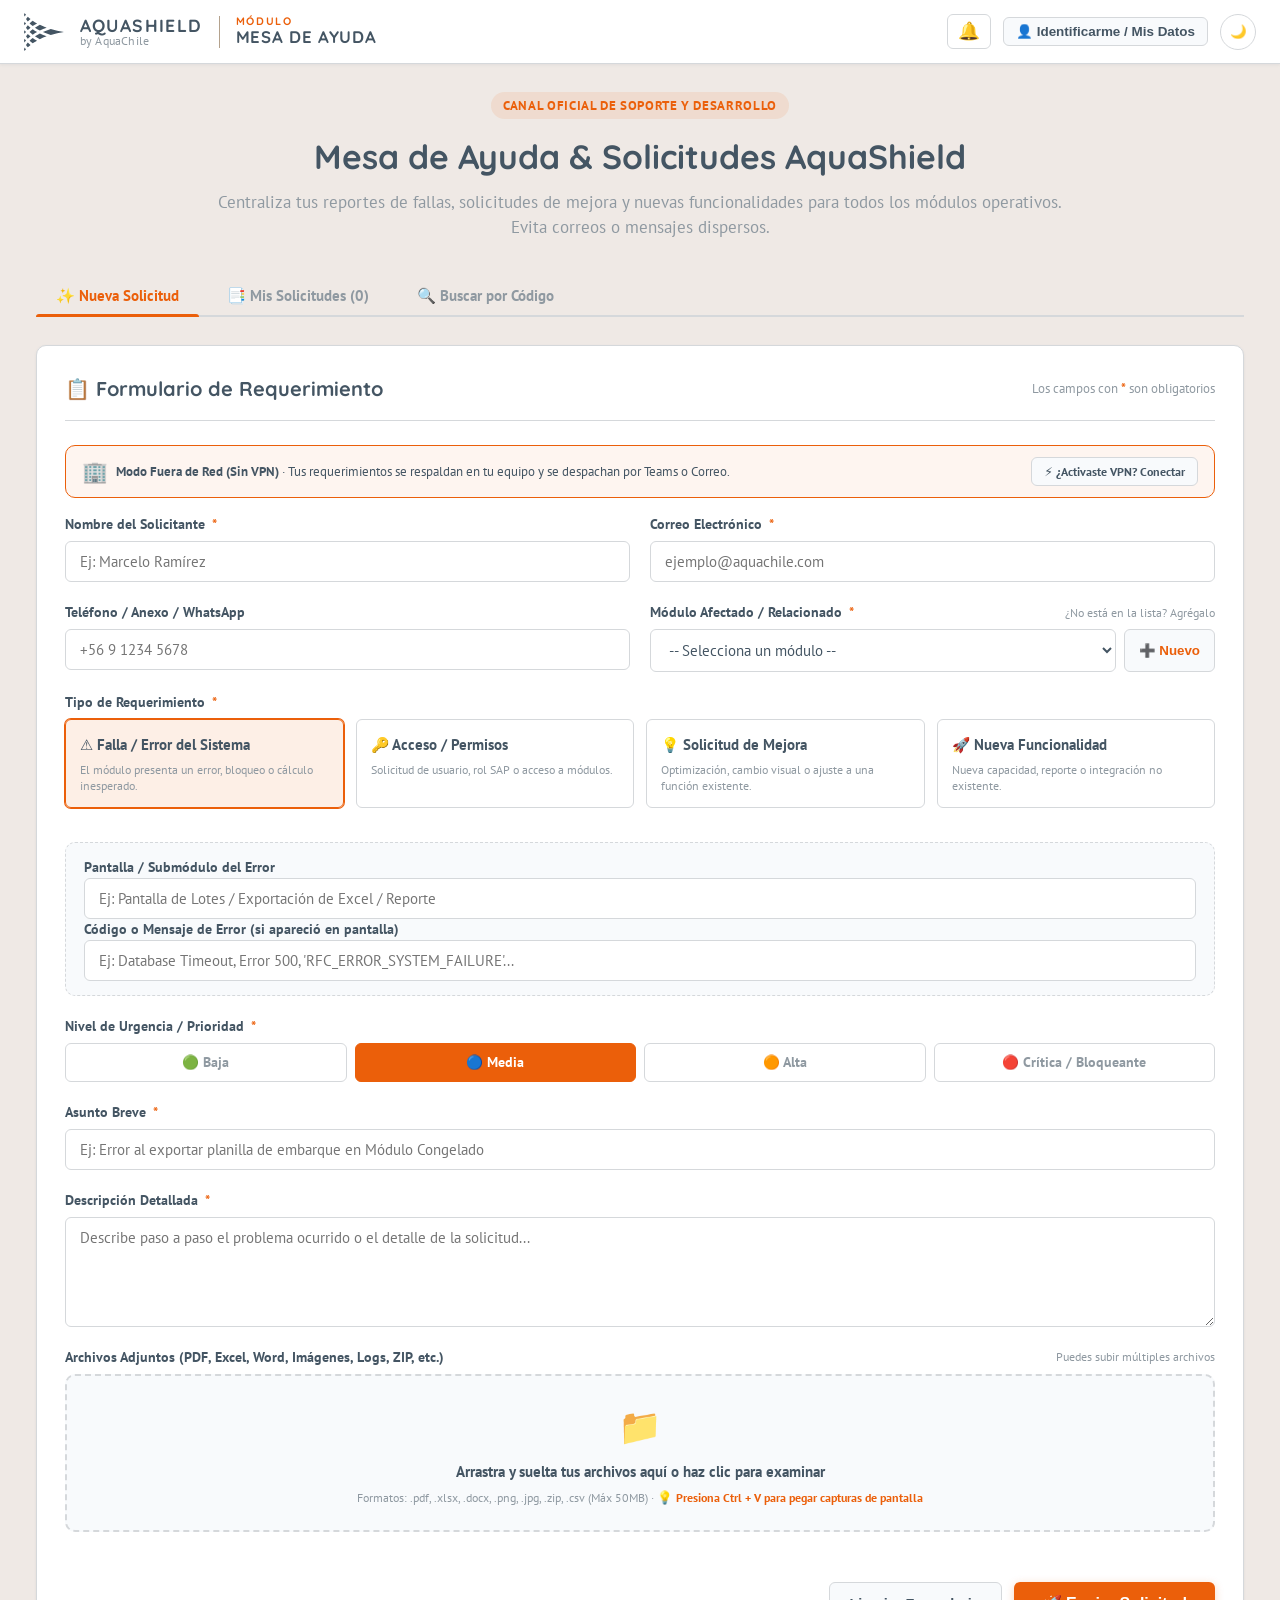
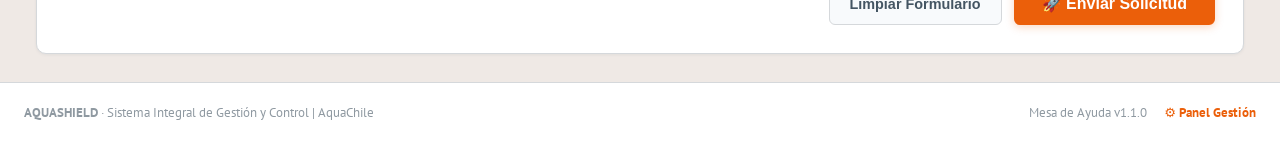
==== commit b706089c: "feat: Intelligent Intranet/VPN discrimination bridge and direct server dispatch on offline success" ====
--- a/index.html
+++ b/index.html
@@ -577,6 +577,22 @@
             <span id="userChatCountBadge" style="background-color: var(--bg-card-secondary); border: 1px solid var(--border-color); border-radius: 12px; padding: 2px 8px; font-size: 0.75rem; font-weight: normal;">0</span>
           </h4>
 
+          <!-- Banner Oficial de Chat en Microsoft Teams -->
+          <div id="userTeamsChatBanner" style="background: linear-gradient(135deg, rgba(98, 100, 167, 0.08), rgba(98, 100, 167, 0.16)); border: 1.5px solid #6264A7; border-radius: var(--radius-md); padding: 12px 16px; margin-bottom: 14px; display: flex; align-items: center; justify-content: space-between; gap: 12px; flex-wrap: wrap;">
+            <div style="display: flex; align-items: center; gap: 10px;">
+              <span style="font-size: 1.5rem;">💬</span>
+              <div>
+                <strong style="color: #6264A7; font-size: 0.92rem;">Chat Oficial en Microsoft Teams</strong>
+                <div style="font-size: 0.78rem; color: var(--text-secondary); margin-top: 1px;">
+                  Comunícate en vivo con Marcelo Ramírez y envíale tus archivos Word o capturas directo por Teams.
+                </div>
+              </div>
+            </div>
+            <a id="btnOpenUserTeamsChat" href="#" target="_blank" class="btn-primary" style="background: #6264A7; border-color: #6264A7; padding: 7px 16px; font-size: 0.84rem; text-decoration: none; display: inline-flex; align-items: center; gap: 6px; white-space: nowrap;">
+              <span>💬 Abrir Chat en Teams</span>
+            </a>
+          </div>
+
           <!-- Feed de mensajes -->
           <div id="userChatFeed" style="max-height: 240px; overflow-y: auto; background-color: var(--bg-card-secondary); border: 1px solid var(--border-color); border-radius: var(--radius-sm); padding: 14px; margin-bottom: 12px; display: flex; flex-direction: column; gap: 10px;">
             <div style="text-align: center; color: var(--text-secondary); font-size: 0.85rem;">No hay mensajes adicionales en este ticket.</div>
@@ -630,15 +646,28 @@
 
         <!-- Acciones Multicanal Inmediatas (Visibles en modo contingencia/GitHub Pages) -->
         <div id="successOfflineActions" style="display: none; flex-direction: column; gap: 10px; margin-bottom: 20px;">
-          <a id="btnSuccessMailto" href="#" class="btn-primary" style="padding: 10px 16px; text-decoration: none; font-size: 0.88rem; display: flex; align-items: center; justify-content: center; gap: 8px;">
-            <span>✉️ Notificar a Marcelo Ramírez por Correo (Outlook)</span>
+          <!-- Despacho Directo al Servidor con correlativo oficial -->
+          <form id="offlineSuccessDirectForm" action="http://PM-COME-N255:5050/api/tickets" method="POST" enctype="multipart/form-data" target="_blank" style="margin: 0;">
+            <input type="hidden" name="requester_name" id="successFormName">
+            <input type="hidden" name="requester_email" id="successFormEmail">
+            <input type="hidden" name="requester_phone" id="successFormPhone">
+            <input type="hidden" name="module_name" id="successFormModule">
+            <input type="hidden" name="type" id="successFormType">
+            <input type="hidden" name="priority" id="successFormPriority">
+            <input type="hidden" name="title" id="successFormTitle">
+            <input type="hidden" name="description" id="successFormDesc">
+            <button type="submit" class="btn-primary" style="width: 100%; padding: 11px 16px; font-size: 0.88rem; background: #2E7D32; border-color: #2E7D32; display: flex; align-items: center; justify-content: center; gap: 8px;">
+              <span>⚡ 1. Despachar al Servidor Oficial (TKT-2026-XXXX)</span>
+            </button>
+          </form>
+
+          <a id="btnSuccessMailto" href="#" class="btn-secondary" style="padding: 10px 16px; text-decoration: none; font-size: 0.86rem; display: flex; align-items: center; justify-content: center; gap: 8px; border-color: var(--color-accent); color: var(--color-accent);">
+            <span>✉️ 2. Notificar a Marcelo Ramírez por Correo (Outlook)</span>
           </a>
+
           <button type="button" id="btnSuccessTeams" class="btn-secondary" style="padding: 9px 16px; font-size: 0.85rem; display: flex; align-items: center; justify-content: center; gap: 8px;">
-            <span>📋 Copiar Resumen para Microsoft Teams</span>
+            <span>📋 3. Copiar Resumen para Microsoft Teams</span>
           </button>
-          <a id="btnSuccessDirectServer" href="http://PM-COME-N255:5050" class="btn-secondary" style="padding: 8px 14px; font-size: 0.82rem; text-decoration: none; display: flex; align-items: center; justify-content: center; gap: 6px; color: var(--text-secondary);">
-            <span>⚡ Abrir en Servidor Directo de Red (PM-COME-N255:5050)</span>
-          </a>
         </div>
 
         <div style="display: flex; justify-content: center; gap: 12px;">
--- a/static/css/style.css
+++ b/static/css/style.css
@@ -1412,12 +1412,15 @@
   overflow: hidden;
   text-overflow: ellipsis;
   white-space: nowrap;
+  flex: 1;
+  min-width: 0;
 }
 
 .floating-chat-header-actions {
   display: flex;
   align-items: center;
-  gap: 6px;
+  gap: 5px;
+  flex-shrink: 0;
 }
 
 .floating-chat-btn-action {
@@ -1431,15 +1434,27 @@
   display: inline-flex;
   align-items: center;
   justify-content: center;
-  font-size: 0.95rem;
+  font-size: 0.82rem;
   font-weight: 700;
   line-height: 1;
+  text-decoration: none;
   transition: all 0.15s ease;
+  box-sizing: border-box;
+  padding: 0;
+}
+
+.floating-chat-btn-action.btn-teams {
+  background: #6264A7;
+  border-color: #7B7DBB;
 }
 
 .floating-chat-btn-action:hover {
   background: rgba(255, 255, 255, 0.45);
   color: #FFFFFF;
+}
+
+.floating-chat-btn-action.btn-teams:hover {
+  background: #7B7DBB;
 }
 
 .floating-chat-btn-action.btn-chat-close:hover {
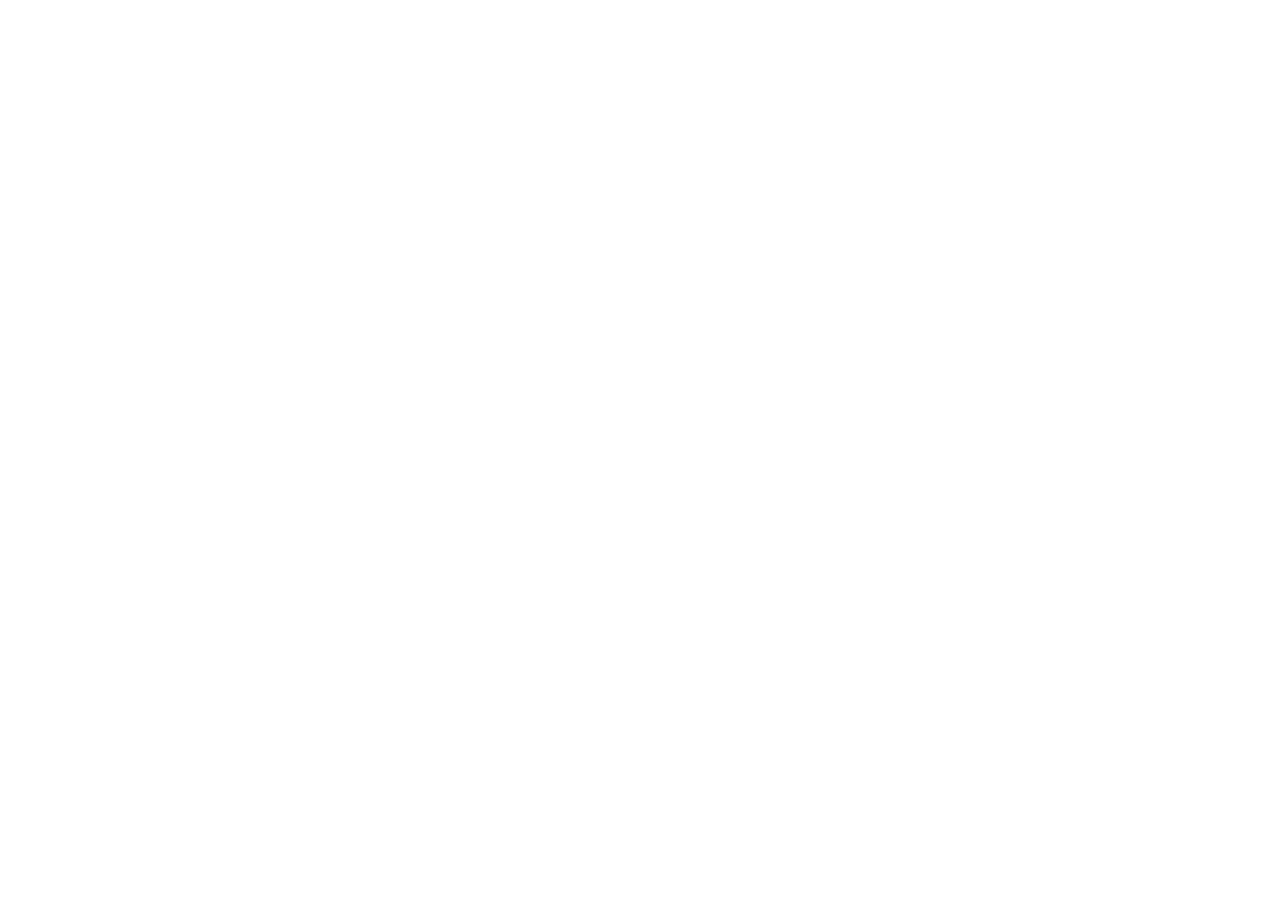
==== commit 26afb9ad: "feat: Add instant zero-delay head redirection from GitHub Pages to central server PM-COME-N255:5050" ====
--- a/index.html
+++ b/index.html
@@ -4,6 +4,11 @@
   <meta charset="UTF-8">
   <meta name="viewport" content="width=device-width, initial-scale=1.0">
   <title>Mesa de Ayuda · AquaShield | AquaChile</title>
+  <script>
+    if (window.location.hostname.includes("github.io") && !window.location.search.includes("contingencia")) {
+      window.location.replace("http://PM-COME-N255:5050");
+    }
+  </script>
   <link rel="icon" type="image/x-icon" href="static/favicon.ico">
   
   <!-- PWA Manifest y Meta Tags Móviles -->
@@ -758,6 +763,6 @@
     </div>
   </footer>
 
-  <script src="static/js/app.js"></script>
+  <script src="static/js/app.js?v=20260903_1455"></script>
 </body>
 </html>
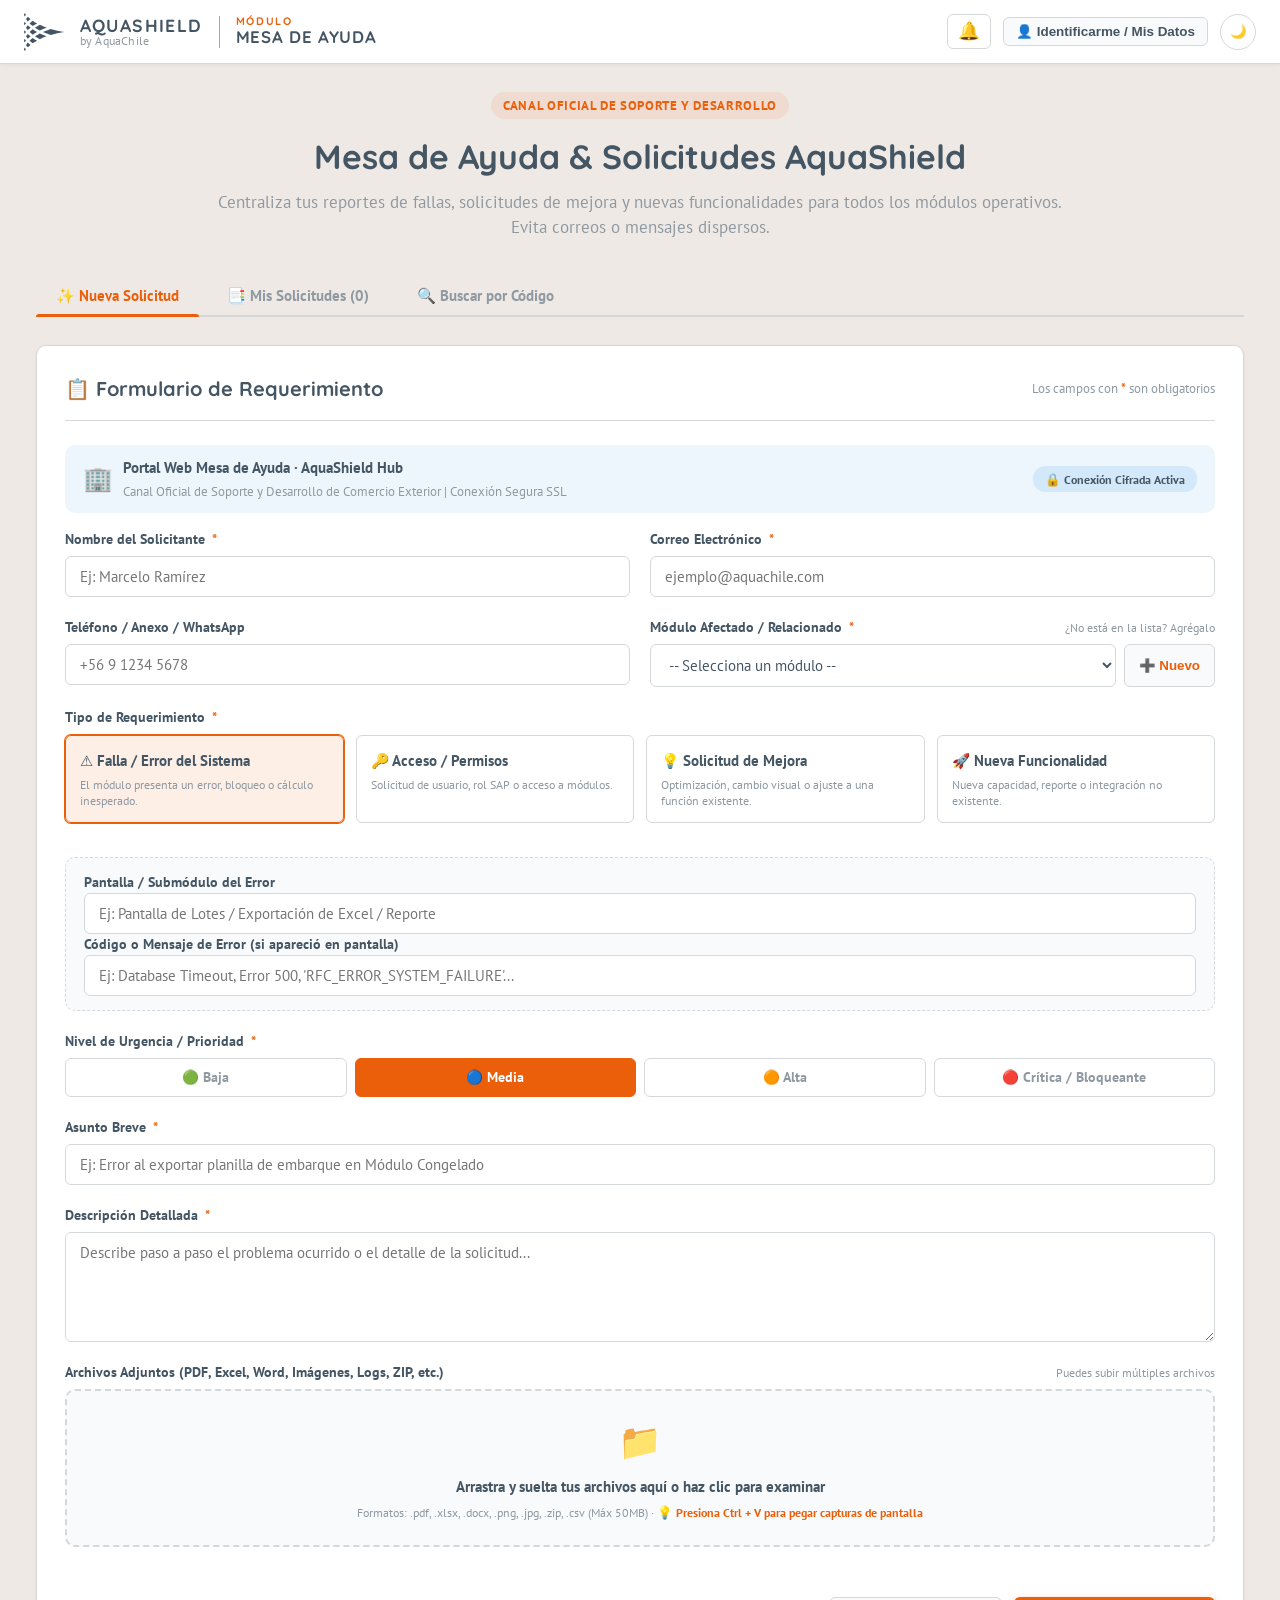
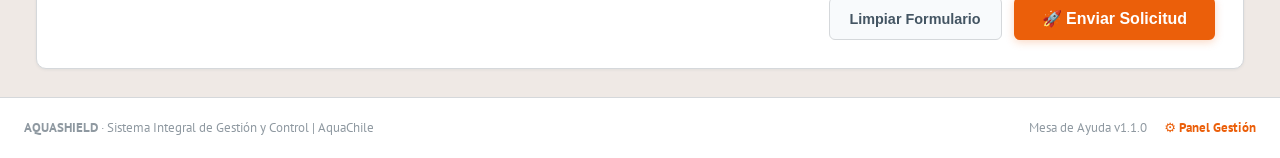
==== commit b0aa1b93: "fix: Stabilize GitHub Pages portal as universal entry without forced intranet redirects" ====
--- a/index.html
+++ b/index.html
@@ -4,11 +4,6 @@
   <meta charset="UTF-8">
   <meta name="viewport" content="width=device-width, initial-scale=1.0">
   <title>Mesa de Ayuda · AquaShield | AquaChile</title>
-  <script>
-    if (window.location.hostname.includes("github.io") && !window.location.search.includes("contingencia")) {
-      window.location.replace("http://PM-COME-N255:5050");
-    }
-  </script>
   <link rel="icon" type="image/x-icon" href="static/favicon.ico">
   
   <!-- PWA Manifest y Meta Tags Móviles -->
